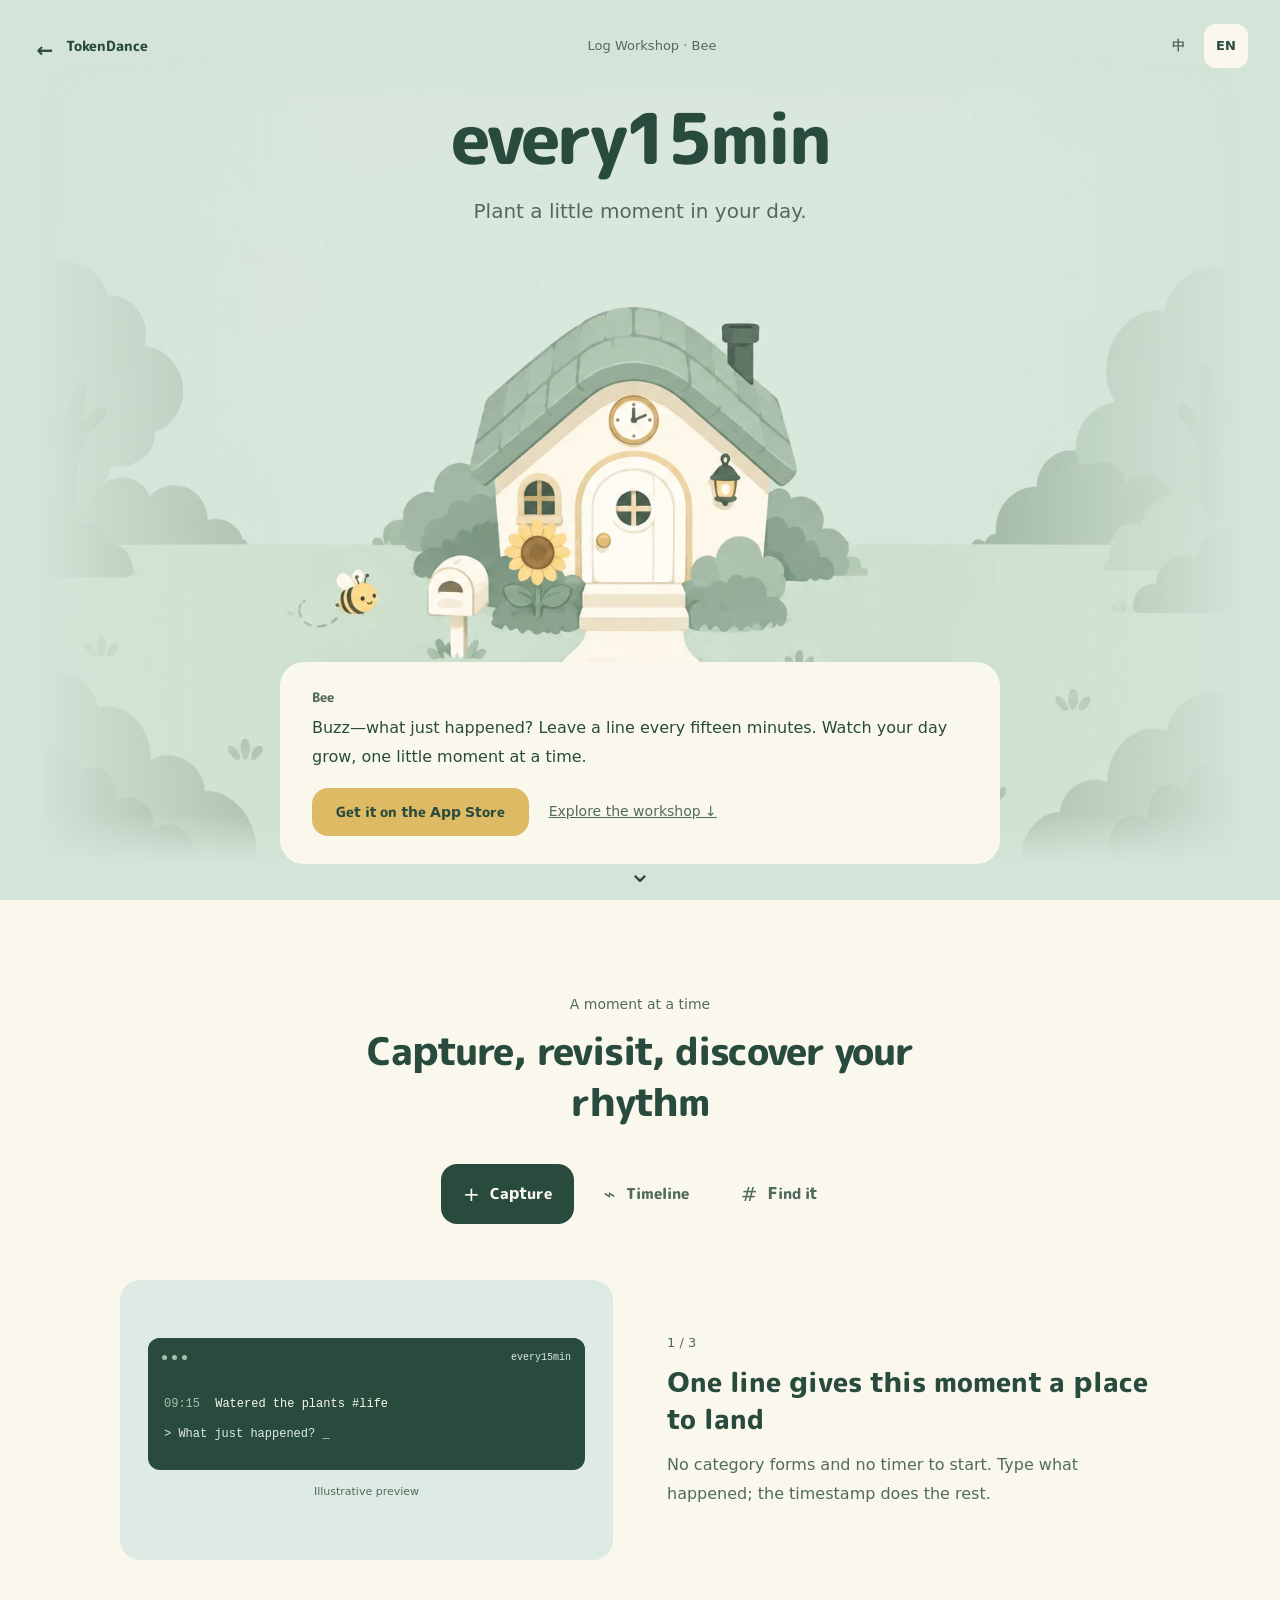
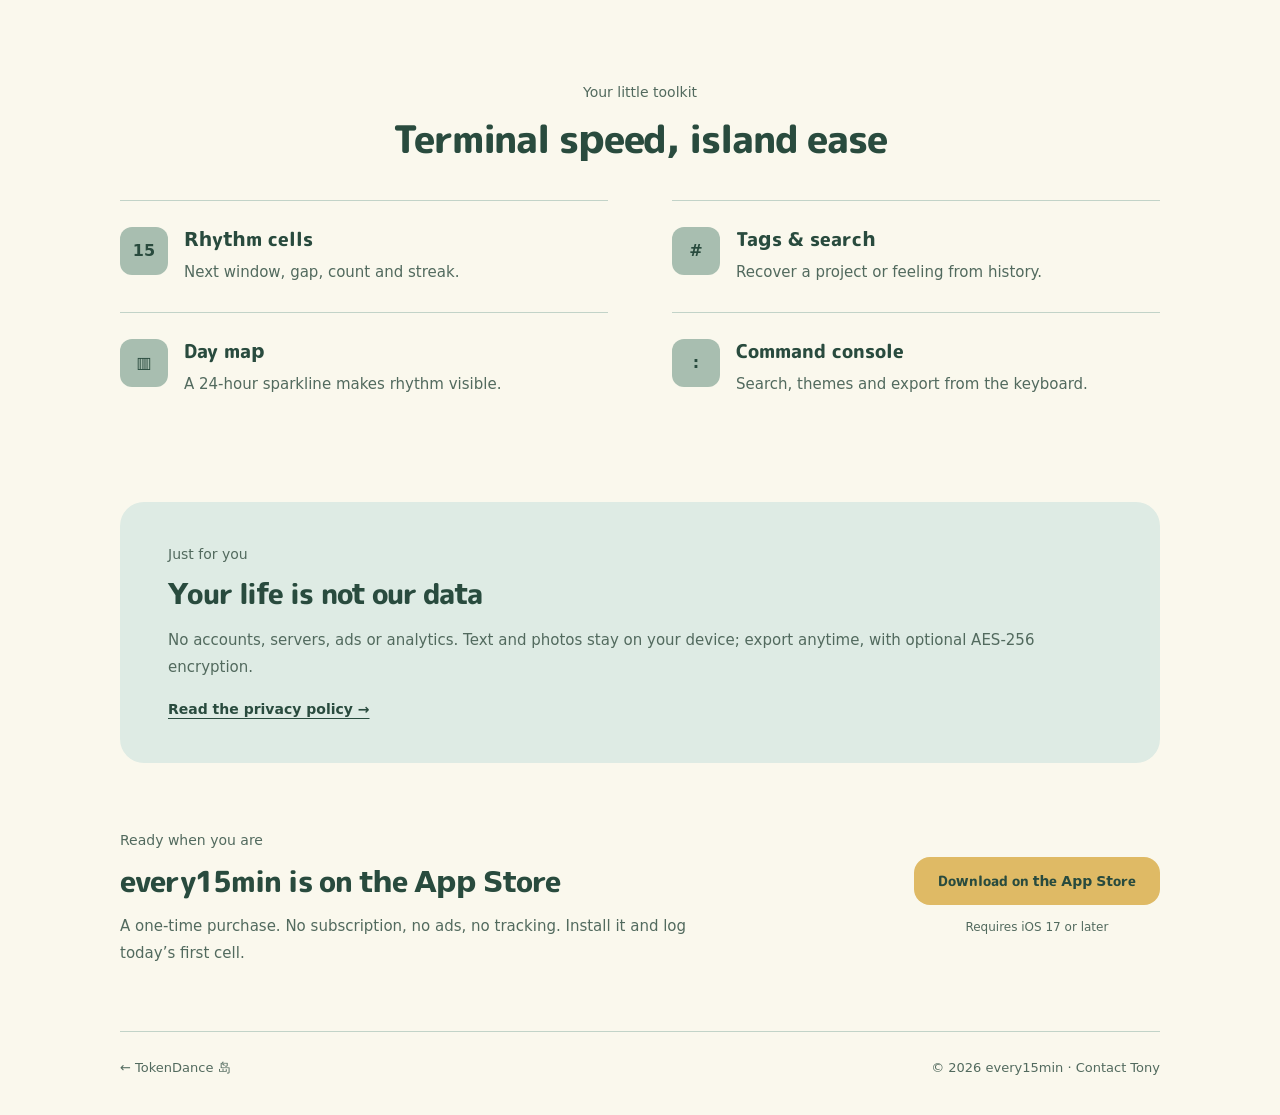
==== index.html @ ee709154 "style: simplify the workshop palette and visual hierarchy" ====
<!doctype html>
<html lang="zh-Hans" data-active="zh">
  <head>
    <meta charset="utf-8" />
    <meta name="viewport" content="width=device-width,initial-scale=1" />
    <title>every15min — TokenDance 岛的十五分钟记录工坊</title>
    <meta
      name="description"
      content="每十五分钟写下一行刚刚发生的事。终端风格、本地保存、无账号、无广告、无追踪。"
    />
    <link rel="canonical" href="https://every15min.tokendance.life/" />
    <meta name="theme-color" content="#deebe4" />
    <link
      rel="preload"
      href="assets/garden-focus.webp"
      as="image"
      fetchpriority="high"
    />
    <link rel="icon" href="mascot.svg" type="image/svg+xml" />
    <link rel="stylesheet" href="story.css?v=focus-20260908" />
  </head>
  <body class="bee-world">
    <a class="skip-link" href="#journey"
      ><span data-lang="zh">跳到应用介绍</span
      ><span data-lang="en">Skip to app details</span></a
    >
    <nav class="island-nav" aria-label="页面导航">
      <a class="island-home" href="https://tokendance.life/"
        ><span>←</span><b>TokenDance</b></a
      >
      <div class="resident-chip">
        <i></i><span data-lang="zh">记录工坊 · 蜜蜂</span
        ><span data-lang="en">Log Workshop · Bee</span>
      </div>
      <div class="langbar">
        <button
          type="button"
          data-set-lang="zh"
          aria-label="切换为中文"
          aria-pressed="true"
        >
          中</button
        ><button
          type="button"
          data-set-lang="en"
          aria-label="Switch to English"
          aria-pressed="false"
        >
          EN
        </button>
      </div>
    </nav>

    <header class="story-hero">
      <img
        class="garden-scene"
        src="assets/garden-focus.webp"
        width="1536"
        height="1024"
        alt=""
        fetchpriority="high"
      />
      <div class="hero-copy">
        <h1>every15min</h1>
        <p class="hero-slogan">
          <span data-lang="zh">把刚刚这一刻，种进今天。</span
          ><span data-lang="en">Plant a little moment in your day.</span>
        </p>
      </div>
      <div class="welcome-dialogue">
        <span class="speaker-name"
          ><span data-lang="zh">蜜蜂</span><span data-lang="en">Bee</span></span
        >
        <div class="dialogue-copy">
          <p data-lang="zh">
            嗡——刚刚发生了什么？每十五分钟，留下一行。你的日子，会慢慢长出自己的样子。
          </p>
          <p data-lang="en">
            Buzz—what just happened? Leave a line every fifteen minutes. Watch
            your day grow, one little moment at a time.
          </p>
          <div class="hero-actions">
            <a class="primary" href="https://apps.apple.com/app/id6801988119"
              ><span data-lang="zh">在 App Store 下载</span
              ><span data-lang="en">Get it on the App Store</span></a
            ><button class="text-link" data-scroll="#journey">
              <span data-lang="zh">逛逛记录工坊 ↓</span
              ><span data-lang="en">Explore the workshop ↓</span>
            </button>
          </div>
        </div>
      </div>
      <a class="scroll-cue" href="#journey" aria-label="Explore app details"
        >⌄</a
      >
    </header>

    <main>
      <section class="journey wrap" id="journey">
        <div class="section-heading">
          <p class="eyebrow" data-lang="zh">蜜蜂的采集路线</p>
          <p class="eyebrow" data-lang="en">A moment at a time</p>
          <h2>
            <span data-lang="zh">捕捉、回看、发现自己的节奏</span
            ><span data-lang="en">Capture, revisit, discover your rhythm</span>
          </h2>
        </div>
        <div class="trail" role="tablist" aria-label="Explore app features">
          <button class="trail-stop active" data-scene="capture">
            <i>+</i
            ><b
              ><span data-lang="zh">采一格</span
              ><span data-lang="en">Capture</span></b
            ><small
              ><span data-lang="zh">写下这一刻</span
              ><span data-lang="en">Write this moment</span></small
            >
          </button>
          <button class="trail-stop" data-scene="timeline">
            <i>⌁</i
            ><b
              ><span data-lang="zh">排成线</span
              ><span data-lang="en">Timeline</span></b
            ><small
              ><span data-lang="zh">一天自然成形</span
              ><span data-lang="en">See the day</span></small
            >
          </button>
          <button class="trail-stop" data-scene="find">
            <i>#</i
            ><b
              ><span data-lang="zh">找到它</span
              ><span data-lang="en">Find it</span></b
            ><small
              ><span data-lang="zh">标签与搜索</span
              ><span data-lang="en">Tags & search</span></small
            >
          </button>
        </div>
        <article
          class="scene-card"
          id="scene-panel"
          role="tabpanel"
          tabindex="0"
          aria-live="polite"
        >
          <div class="scene-visual" id="sceneVisual"></div>
          <div>
            <p class="scene-kicker" id="sceneKicker">Capture a moment</p>
            <h3 id="sceneTitle">一句话，让这一刻有了落脚处</h3>
            <p id="sceneText">
              没有分类表单，也不用开启计时。输入刚刚发生的事，时间戳会替你完成剩下的工作。
            </p>
          </div>
        </article>
      </section>

      <section class="tool-section wrap">
        <div class="section-heading">
          <p class="eyebrow" data-lang="zh">记录工具箱</p>
          <p class="eyebrow" data-lang="en">Your little toolkit</p>
          <h2>
            <span data-lang="zh">终端的效率，岛民的轻松</span
            ><span data-lang="en">Terminal speed, island ease</span>
          </h2>
        </div>
        <div class="tool-grid">
          <article>
            <i>15</i>
            <h3 data-lang="zh">节奏格</h3>
            <h3 data-lang="en">Rhythm cells</h3>
            <p data-lang="zh">下一个时间窗、间隔、今日数量与连续记录。</p>
            <p data-lang="en">Next window, gap, count and streak.</p>
          </article>
          <article>
            <i>#</i>
            <h3 data-lang="zh">标签搜索</h3>
            <h3 data-lang="en">Tags & search</h3>
            <p data-lang="zh">从完整历史里找回某个项目或心情。</p>
            <p data-lang="en">Recover a project or feeling from history.</p>
          </article>
          <article>
            <i>▥</i>
            <h3 data-lang="zh">一天图谱</h3>
            <h3 data-lang="en">Day map</h3>
            <p data-lang="zh">24 小时活动火花线，让节奏一眼可见。</p>
            <p data-lang="en">A 24-hour sparkline makes rhythm visible.</p>
          </article>
          <article>
            <i>:</i>
            <h3 data-lang="zh">命令控制台</h3>
            <h3 data-lang="en">Command console</h3>
            <p data-lang="zh">搜索、主题与导出，都能从键盘快速抵达。</p>
            <p data-lang="en">Search, themes and export from the keyboard.</p>
          </article>
        </div>
      </section>

      <section class="privacy-story wrap">
        <div>
          <p class="eyebrow">Just for you</p>
          <h2>
            <span data-lang="zh">你的生活，不是我们的数据</span
            ><span data-lang="en">Your life is not our data</span>
          </h2>
          <p data-lang="zh">
            没有账号、服务器、广告或分析工具。文字和照片保存在你的设备上，随时可以导出，还可选择
            AES-256 加密。
          </p>
          <p data-lang="en">
            No accounts, servers, ads or analytics. Text and photos stay on your
            device; export anytime, with optional AES-256 encryption.
          </p>
          <a href="privacy.html"
            ><span data-lang="zh">阅读完整隐私政策 →</span
            ><span data-lang="en">Read the privacy policy →</span></a
          >
        </div>
      </section>
    </main>
    <section class="download-band wrap">
      <div>
        <p class="eyebrow" data-lang="zh">现在就能装</p>
        <p class="eyebrow" data-lang="en">Ready when you are</p>
        <h2>
          <span data-lang="zh">every15min 已在 App Store 上架</span
          ><span data-lang="en">every15min is on the App Store</span>
        </h2>
        <p data-lang="zh">
          一次买断，没有订阅、没有广告、没有追踪。装上就能记下今天的第一格。
        </p>
        <p data-lang="en">
          A one-time purchase. No subscription, no ads, no tracking. Install it
          and log today&rsquo;s first cell.
        </p>
      </div>
      <div class="download-cta">
        <a class="primary" href="https://apps.apple.com/app/id6801988119"
          ><span data-lang="zh">在 App Store 下载</span
          ><span data-lang="en">Download on the App Store</span></a
        >
        <small data-lang="zh">需要 iOS 17 或更高版本</small
        ><small data-lang="en">Requires iOS 17 or later</small>
      </div>
    </section>

    <footer class="wrap">
      <a href="https://tokendance.life/">← TokenDance 岛</a>
      <p>
        © 2026 every15min ·
        <a href="mailto:tonybingpoon@gmail.com"
          ><span data-lang="zh">联系园长</span
          ><span data-lang="en">Contact Tony</span></a
        >
      </p>
    </footer>
    <script src="language.js"></script>
    <script src="story.js"></script>
  </body>
</html>
---- story.css ----
@font-face {
  font-family: Island;
  src: url("assets/island-rounded.woff2") format("woff2");
  font-style: normal;
  font-weight: 800;
  font-display: swap;
}
:root {
  --paper: #faf8ed;
  --sand: #deebe4;
  --ink: #294b3e;
  --muted: #526a5e;
  --brand: var(--ink);
  --honey: #dfba65;
  --line: #c2d3c8;
  --scene: var(--sand);
  --sage: #a8beb0;
  --display:
    Island, "Hiragino Maru Gothic ProN", "PingFang SC", ui-rounded, system-ui,
    sans-serif;
}
* {
  box-sizing: border-box;
}
html {
  scroll-behavior: smooth;
  scroll-padding-top: 30px;
}
body {
  margin: 0;
  background: var(--paper);
  color: var(--ink);
  font:
    16px/1.8 "PingFang SC",
    system-ui,
    sans-serif;
}
button,
a {
  -webkit-tap-highlight-color: transparent;
}
button {
  font: inherit;
  cursor: pointer;
}
a {
  color: inherit;
  text-underline-offset: 4px;
}
button,
a {
  touch-action: manipulation;
}
button:focus-visible,
a:focus-visible,
[tabindex]:focus-visible {
  outline: 3px solid #294b3e;
  outline-offset: 5px;
}
button {
  color: inherit;
}
h1,
h2,
h3,
b,
.primary,
.secondary,
.island-home,
.speaker-name {
  font-family: var(--display);
  font-weight: 800;
}
h1,
h2,
h3 {
  line-height: 1.35;
}
img {
  max-width: 100%;
  height: auto;
}
.wrap {
  width: min(1040px, calc(100% - 64px));
  margin-inline: auto;
}
[data-lang] {
  display: none;
}
html[data-active="zh"] [data-lang="zh"],
html[data-active="en"] [data-lang="en"] {
  display: revert;
}
.skip-link {
  position: fixed;
  z-index: 100;
  top: 12px;
  left: 12px;
  transform: translateY(-160%);
  background: var(--paper);
  padding: 10px 16px;
  border-radius: 14px;
}
.skip-link:focus {
  transform: none;
}
.island-nav {
  position: absolute;
  z-index: 5;
  top: 24px;
  left: 32px;
  right: 32px;
  display: flex;
  align-items: center;
  justify-content: space-between;
  gap: 16px;
}
.island-home {
  display: flex;
  align-items: center;
  gap: 8px;
  min-height: 44px;
  padding: 6px 0;
  text-decoration: none;
  font-size: 14px;
}
.island-home > span {
  display: grid;
  place-items: center;
  width: 26px;
  height: 30px;
  font-size: 20px;
}
.resident-chip {
  display: flex;
  align-items: center;
  gap: 8px;
  font-size: 13px;
  color: var(--muted);
}
.resident-chip i {
  display: none;
}
.langbar {
  display: flex;
  gap: 4px;
}
.langbar button {
  border: 0;
  border-radius: 12px;
  min-width: 44px;
  height: 44px;
  background: none;
  font-size: 13px;
  color: var(--muted);
  font-weight: 600;
}
.langbar button[aria-pressed="true"] {
  background: var(--paper);
  color: var(--ink);
}
.story-hero {
  position: relative;
  isolation: isolate;
  height: 100svh;
  min-height: 740px;
  max-height: 1000px;
  overflow: hidden;
  background: #d4e4d8;
}
.garden-scene {
  position: absolute;
  z-index: -1;
  top: 60px;
  left: 50%;
  transform: translateX(-50%);
  width: min(100%, calc((100svh - 100px) * 1.5));
  height: calc(100% - 100px);
  object-fit: contain;
  object-position: 50% 53%;
  mask-image:
    linear-gradient(to right, transparent, #000 24%, #000 76%, transparent),
    linear-gradient(to bottom, transparent, #000 6%, #000 94%, transparent);
  mask-composite: intersect;
  max-width: none;
}
.hero-copy {
  position: absolute;
  top: 90px;
  left: 20px;
  right: 20px;
  text-align: center;
}
.hero-copy h1 {
  font-size: clamp(44px, 5.5vw, 76px);
  letter-spacing: -0.045em;
  margin: 0;
  color: var(--ink);
}
.hero-slogan {
  font-size: clamp(16px, 1.6vw, 20px);
  margin: 8px 0 0;
  font-weight: 500;
  color: var(--muted);
}
.welcome-dialogue {
  position: absolute;
  left: 50%;
  bottom: 36px;
  transform: translateX(-50%);
  width: min(720px, calc(100% - 64px));
  padding: 24px 32px 28px;
  background: var(--paper);
  border-radius: 24px;
}
.speaker-name {
  display: block;
  margin-bottom: 5px;
  color: var(--muted);
  font-size: 13px;
}
.dialogue-copy {
  min-width: 0;
}
.dialogue-copy p {
  max-width: 64ch;
  margin: 0 0 16px;
  font-size: 16px;
  line-height: 1.8;
}
.hero-actions {
  display: flex;
  align-items: center;
  gap: 20px;
  flex-wrap: wrap;
}
.primary {
  display: inline-flex;
  justify-content: center;
  align-items: center;
  min-height: 48px;
  border: 0;
  border-radius: 16px;
  padding: 10px 24px;
  background: var(--honey);
  color: var(--ink);
  text-decoration: none;
  font-size: 14px;
  transition: transform 0.15s;
}
.primary:hover {
  transform: translateY(-2px);
}
.primary:active {
  transform: translateY(2px);
}
.text-link {
  background: none;
  border: 0;
  padding: 10px 0;
  min-height: 44px;
  color: var(--muted);
  text-decoration: underline;
  font-size: 14px;
  font-weight: 500;
}
.scroll-cue {
  position: absolute;
  bottom: 8px;
  left: 50%;
  transform: translateX(-50%);
  font-size: 28px;
  line-height: 1;
  text-decoration: none;
  padding: 5px 20px;
  color: var(--ink);
}
.journey {
  padding-block: 92px 70px;
}
.section-heading {
  max-width: 680px;
  margin: 0 auto 36px;
  text-align: center;
}
.eyebrow {
  font-size: 14px;
  color: var(--muted);
  margin: 0 0 8px;
}
.section-heading h2,
.privacy-story h2,
.download-band h2 {
  font-size: clamp(26px, 3vw, 38px);
  margin: 0;
  letter-spacing: -0.03em;
}
.trail {
  display: flex;
  justify-content: center;
  gap: 8px;
  margin: 0 auto 36px;
}
.trail-stop {
  display: flex;
  align-items: center;
  gap: 10px;
  position: relative;
  padding: 12px 22px;
  border: 0;
  border-radius: 16px;
  background: transparent;
  color: var(--muted);
  min-height: 56px;
}
.trail-stop i {
  font-style: normal;
  font-size: 20px;
  color: inherit;
}
.trail-stop b {
  font-size: 15px;
}
.trail-stop small {
  display: none;
}
.trail-stop[aria-selected="true"] {
  background: var(--ink);
  color: var(--paper);
}
.scene-card {
  display: grid;
  grid-template-columns: 1fr 1fr;
  align-items: center;
  gap: 54px;
  min-height: 320px;
}
.scene-card > div {
  min-width: 0;
}
.scene-kicker {
  color: var(--muted);
  margin: 0 0 10px;
  font-size: 13px;
}
.scene-card h3 {
  font-size: 27px;
  margin: 0 0 14px;
}
.scene-card p:last-child {
  color: var(--muted);
  margin: 0;
}
.scene-visual {
  background: var(--sand);
  padding: 28px;
  border-radius: 20px;
  min-height: 280px;
  display: flex;
  flex-direction: column;
  justify-content: center;
  gap: 12px;
}
.preview-caption {
  font-size: 11px;
  display: block;
  color: var(--muted);
  text-align: center;
  margin: 0;
}
.log-window {
  background: var(--ink);
  border-radius: 12px;
  overflow: hidden;
  color: var(--paper);
  font:
    13px/1.9 ui-monospace,
    SFMono-Regular,
    monospace;
}
.window-top {
  display: flex;
  gap: 5px;
  align-items: center;
  padding: 10px 14px;
  background: var(--ink);
  color: var(--sand);
  font-size: 10px;
}
.window-top i {
  width: 5px;
  height: 5px;
  border-radius: 50%;
  background: var(--sage);
}
.window-top span {
  margin-left: auto;
}
.log-lines {
  padding: 16px;
}
.log-lines p {
  margin: 0 0 8px !important;
  color: var(--paper) !important;
  font-size: 12px;
}
.log-lines time {
  color: var(--sage);
  margin-right: 8px;
}
.log-lines .cursor {
  color: var(--sand) !important;
}
.care-note {
  background: var(--paper);
  border-radius: 15px;
  padding: 20px;
  color: var(--ink);
}
.care-note > strong {
  display: block;
  font-family: var(--display);
  font-size: 18px;
  margin-bottom: 10px;
}
.care-row {
  display: flex;
  align-items: center;
  gap: 12px;
  margin: 10px 0;
  font-size: 14px;
}
.care-check {
  display: grid;
  place-items: center;
  width: 28px;
  height: 28px;
  border-radius: 50%;
  background: var(--sand);
  color: var(--ink);
  flex-shrink: 0;
}
.care-row small {
  display: block;
  color: var(--muted);
  font-size: 12px;
}
.breathe-circle {
  margin: 0 auto 10px;
  display: grid;
  place-items: center;
  width: 112px;
  height: 112px;
  border: 10px solid #deebe4;
  border-radius: 50%;
  background: var(--sage);
  color: var(--ink);
  font-size: 16px;
}
.care-note > p {
  font-size: 13px;
  text-align: center;
}
.tool-section {
  padding-block: 30px 78px;
}
.tool-grid {
  display: grid;
  grid-template-columns: 1fr 1fr;
  column-gap: 64px;
  row-gap: 0;
}
.tool-grid article {
  padding: 26px 0;
  border-top: 1px solid var(--line);
  display: grid;
  grid-template-columns: 48px 1fr;
  column-gap: 16px;
  align-content: start;
}
.tool-grid i {
  grid-row: 1/4;
  display: grid;
  place-items: center;
  background: var(--sage);
  border-radius: 12px;
  width: 48px;
  height: 48px;
  font-style: normal;
  font-weight: 800;
  color: var(--ink);
}
.tool-grid h3 {
  margin: 0 0 6px;
  font-size: 19px;
}
.tool-grid p {
  color: var(--muted);
  font-size: 15px;
  margin: 0;
}
.privacy-story {
  background: var(--sand);
  border-radius: 24px;
  padding: 40px 48px;
  margin-block: 0 65px;
}
.privacy-story h2 {
  font-size: 28px;
}
.privacy-story p:not(.eyebrow) {
  color: var(--muted);
  font-size: 15px;
  margin: 14px 0;
}
.privacy-story a {
  font-size: 14px;
  font-weight: 600;
}
.download-band {
  display: flex;
  align-items: center;
  justify-content: space-between;
  gap: 40px;
  padding: 0 0 64px;
}
.download-band > div:first-child {
  max-width: 620px;
}
.download-band h2 {
  font-size: 29px;
}
.download-band p:not(.eyebrow) {
  font-size: 15px;
  color: var(--muted);
  margin: 12px 0 0;
}
.download-cta {
  display: flex;
  flex-direction: column;
  align-items: center;
  gap: 12px;
  flex-shrink: 0;
}
.download-cta small {
  font-size: 12px;
  color: var(--muted);
}
footer {
  display: flex;
  justify-content: space-between;
  align-items: center;
  border-top: 1px solid var(--line);
  padding-block: 24px 36px;
  font-size: 13px;
  color: var(--muted);
  gap: 16px;
}
footer a {
  text-decoration: none;
}
footer p {
  margin: 0;
}
.policy-page {
  background: var(--sand);
}
.policy-page .island-nav {
  position: relative;
  left: auto;
  right: auto;
  top: auto;
  width: min(1040px, calc(100% - 48px));
  margin: 24px auto 0;
}
.policy-header {
  text-align: center;
  padding: 46px 20px 32px;
}
.policy-header img {
  width: 62px;
  height: 62px;
  border-radius: 19px;
}
.policy-header h1 {
  margin: 12px 0 0;
  font-size: 32px;
}
.policy-header p {
  color: var(--muted);
  margin: 4px 0;
}
.policy-content {
  max-width: 780px;
  margin: 0 auto 44px;
  padding: 40px 48px 48px;
  background: var(--paper);
  border-radius: 24px;
  font-size: 16px;
  overflow-wrap: anywhere;
}
.policy-content h2 {
  font: 800 20px/1.5 var(--display);
  margin: 32px 0 10px;
}
.policy-content p {
  margin: 0 0 14px;
}
.policy-content ul {
  padding-left: 24px;
}
.policy-content li {
  margin-block: 8px;
}
.policy-content .meta,
.policy-content .date {
  font-size: 13px;
  color: var(--muted);
}
.policy-content .hl {
  padding: 20px 24px;
  background: var(--sand);
  border-radius: 18px;
  margin: 20px 0;
  font-weight: 600;
}
.policy-page footer {
  width: min(780px, calc(100% - 48px));
  margin: auto;
}
@media (min-width: 1500px) {
  .garden-scene {
    object-position: center 60%;
  }
  .hero-copy {
    top: 110px;
  }
  .story-hero {
    max-height: 1100px;
  }
}
@media (max-width: 800px) {
  .wrap {
    width: calc(100% - 40px);
  }
  .island-nav {
    top: 18px;
    left: 20px;
    right: 20px;
  }
  .resident-chip {
    display: none;
  }
  .story-hero {
    min-height: 740px;
    max-height: 980px;
  }
  .garden-scene {
    object-fit: cover;
    object-position: 50% 50%;
  }
  .hero-copy {
    top: 110px;
  }
  .hero-copy h1 {
    font-size: 54px;
  }
  .hero-slogan {
    font-size: 17px;
  }
  .welcome-dialogue {
    width: calc(100% - 40px);
    padding: 24px 28px;
  }
  .scene-card {
    gap: 28px;
    grid-template-columns: 1fr 1fr;
  }
  .scene-card h3 {
    font-size: 23px;
  }
  .scene-visual {
    padding: 14px;
  }
  .tool-grid {
    column-gap: 30px;
  }
  .privacy-story {
    padding: 32px;
  }
  .download-band {
    align-items: flex-start;
    flex-direction: column;
    gap: 24px;
  }
  .download-cta {
    align-items: flex-start;
  }
  .policy-content {
    margin-inline: 20px;
    padding: 32px;
  }
  .policy-page .island-nav {
    width: calc(100% - 40px);
  }
}
@media (max-width: 560px) {
  .story-hero {
    height: 100svh;
    min-height: 740px;
    max-height: 980px;
  }
  .garden-scene {
    width: min(760px, 200vw);
    height: auto;
    top: 150px;
    object-fit: contain;
    mask-image: linear-gradient(
      to bottom,
      transparent,
      #000 8%,
      #000 90%,
      transparent
    );
    mask-composite: add;
    object-position: 50% 46%;
  }
  .hero-copy {
    top: 105px;
  }
  .hero-copy h1 {
    font-size: 46px;
  }
  .hero-slogan {
    font-size: 15px;
  }
  .welcome-dialogue {
    bottom: 47px;
    padding: 22px;
    border-radius: 22px;
  }
  .dialogue-copy p {
    font-size: 14px;
    line-height: 1.85;
  }
  .hero-actions {
    gap: 8px 18px;
  }
  .primary {
    font-size: 13px;
    min-height: 44px;
    padding: 9px 18px;
  }
  .text-link {
    font-size: 12px;
  }
  .speaker-name {
    font-size: 12px;
  }
  .island-home {
    font-size: 13px;
    gap: 7px;
  }
  .island-home > span {
    width: 28px;
    height: 28px;
  }
  .langbar button {
    min-width: 44px;
    height: 44px;
  }
  .journey {
    padding-block: 58px 42px;
  }
  .section-heading {
    margin-bottom: 26px;
  }
  .section-heading h2 {
    font-size: 27px;
  }
  .eyebrow {
    font-size: 12px;
  }
  .trail {
    gap: 8px;
    margin-bottom: 20px;
  }
  .trail-stop {
    padding: 10px 13px;
    gap: 6px;
    min-height: 48px;
  }
  .trail-stop b {
    font-size: 13px;
  }
  .trail-stop i {
    font-size: 17px;
  }
  .scene-card {
    grid-template-columns: 1fr;
    gap: 24px;
  }
  .scene-visual {
    padding: 20px;
    min-height: 210px;
  }
  .scene-card h3 {
    font-size: 24px;
  }
  .scene-card p:last-child {
    font-size: 15px;
  }
  .tool-section {
    padding-block: 24px 40px;
  }
  .tool-grid {
    grid-template-columns: 1fr;
  }
  .tool-grid article {
    padding: 22px 0;
  }
  .privacy-story {
    padding: 28px;
    margin-bottom: 46px;
    border-radius: 22px;
  }
  .privacy-story h2 {
    font-size: 26px;
  }
  .download-band {
    padding-bottom: 40px;
  }
  .download-band h2 {
    font-size: 26px;
  }
  footer {
    align-items: flex-start;
    flex-direction: column;
    gap: 12px;
    padding-bottom: 24px;
  }
  .policy-header {
    padding-top: 32px;
  }
  .policy-header h1 {
    font-size: 27px;
  }
  .policy-content {
    margin-inline: 14px;
    padding: 26px 22px;
    font-size: 15px;
  }
  .policy-content .hl {
    padding: 16px;
  }
  .policy-content h2 {
    font-size: 19px;
  }
  .policy-page footer {
    width: calc(100% - 40px);
  }
}
@media (max-width: 360px) {
  .island-nav {
    left: 14px;
    right: 14px;
  }
  .wrap {
    width: calc(100% - 28px);
  }
  .welcome-dialogue {
    width: calc(100% - 28px);
    padding: 22px 20px;
  }
  .hero-copy h1 {
    font-size: 40px;
  }
  .hero-slogan {
    font-size: 14px;
  }
  .trail-stop {
    padding: 10px;
  }
  .trail-stop i {
    display: none;
  }
}
@media (max-width: 560px) and (max-height: 680px) {
  .story-hero {
    min-height: 560px;
  }
  .hero-copy {
    top: 82px;
  }
  .hero-copy h1 {
    font-size: 36px;
  }
  .hero-slogan {
    font-size: 13px;
    margin-top: 4px;
  }
  .garden-scene {
    width: 480px;
    top: 85px;
  }
  .welcome-dialogue {
    bottom: 35px;
    padding: 18px 20px;
    border-radius: 20px;
  }
  .dialogue-copy p {
    font-size: 13px;
    line-height: 1.7;
    margin-bottom: 10px;
  }
  .speaker-name {
    font-size: 11px;
    margin-bottom: 7px;
  }
  .hero-actions .text-link {
    display: none;
  }
  .hero-actions .primary {
    min-height: 42px;
    font-size: 12px;
  }
}
@media (prefers-reduced-motion: reduce) {
  html {
    scroll-behavior: auto;
  }
  *,
  *::before,
  *::after {
    animation: none !important;
    transition: none !important;
  }
}
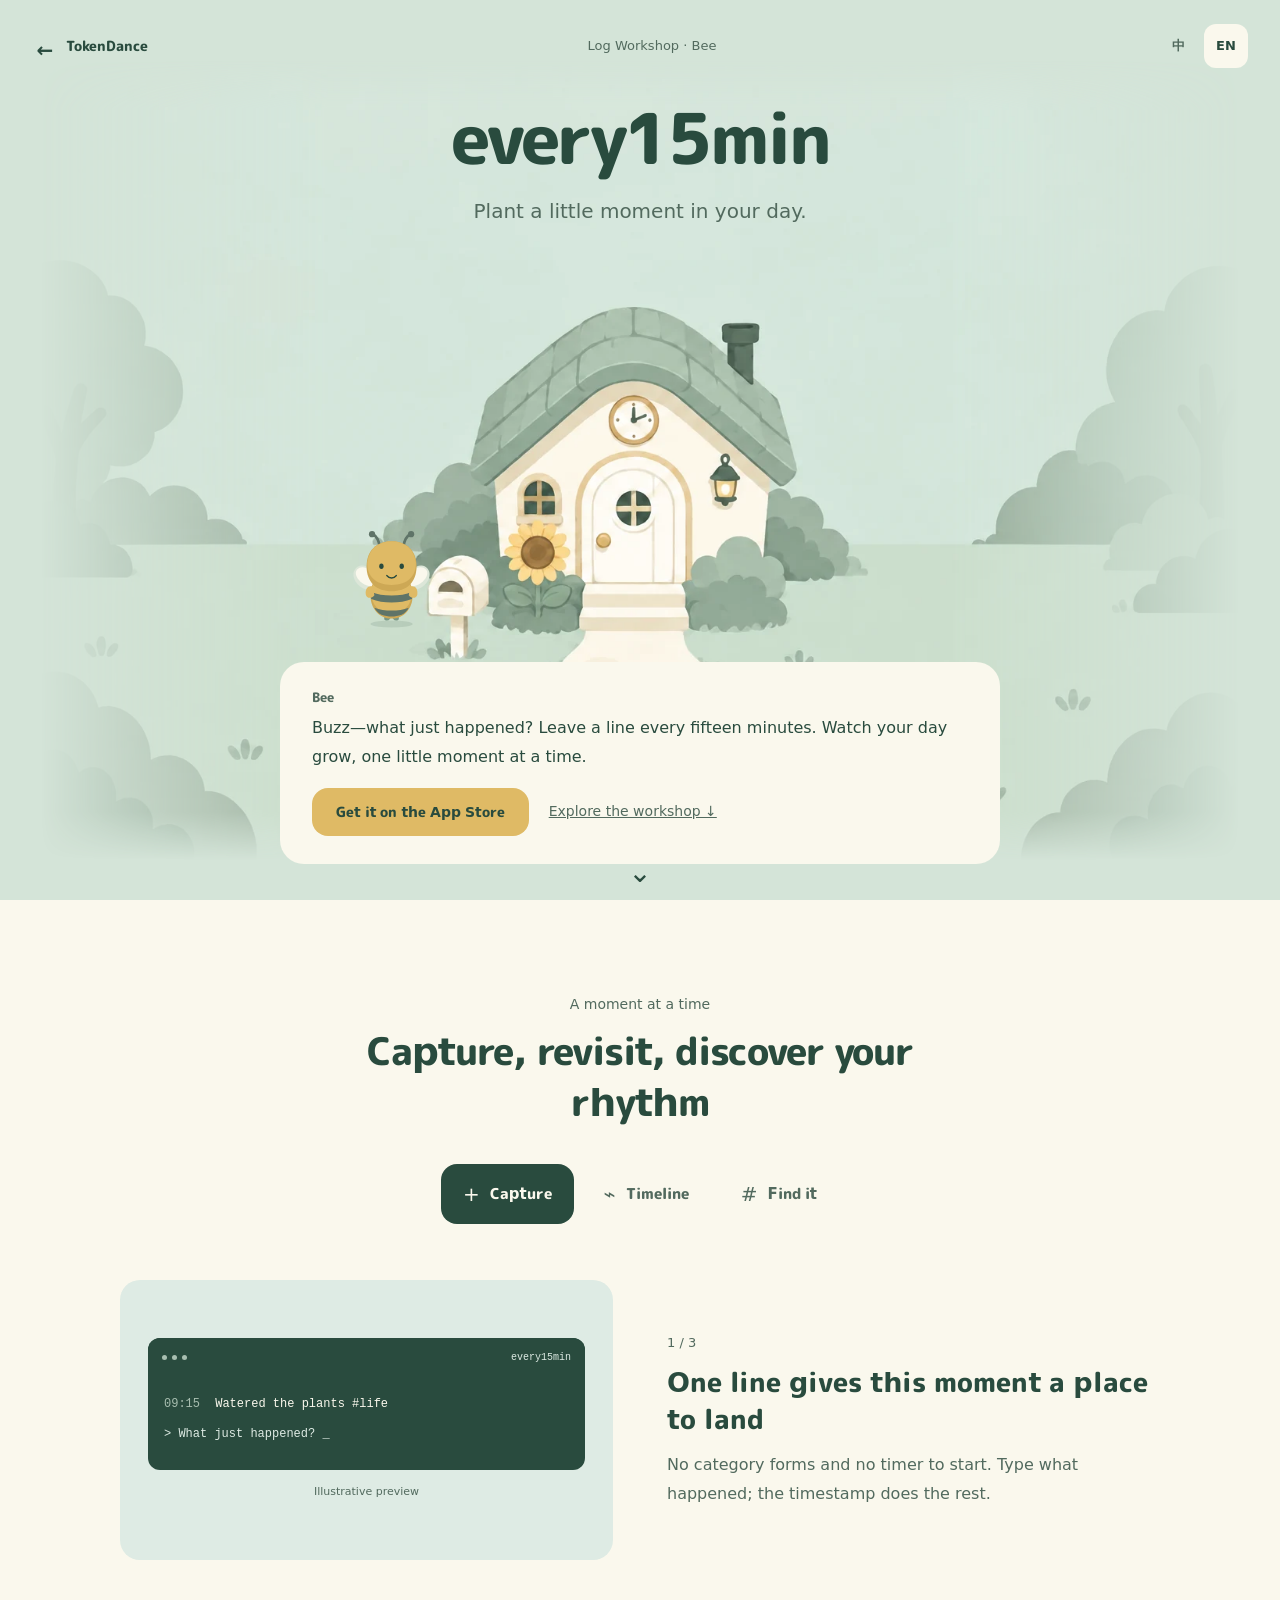
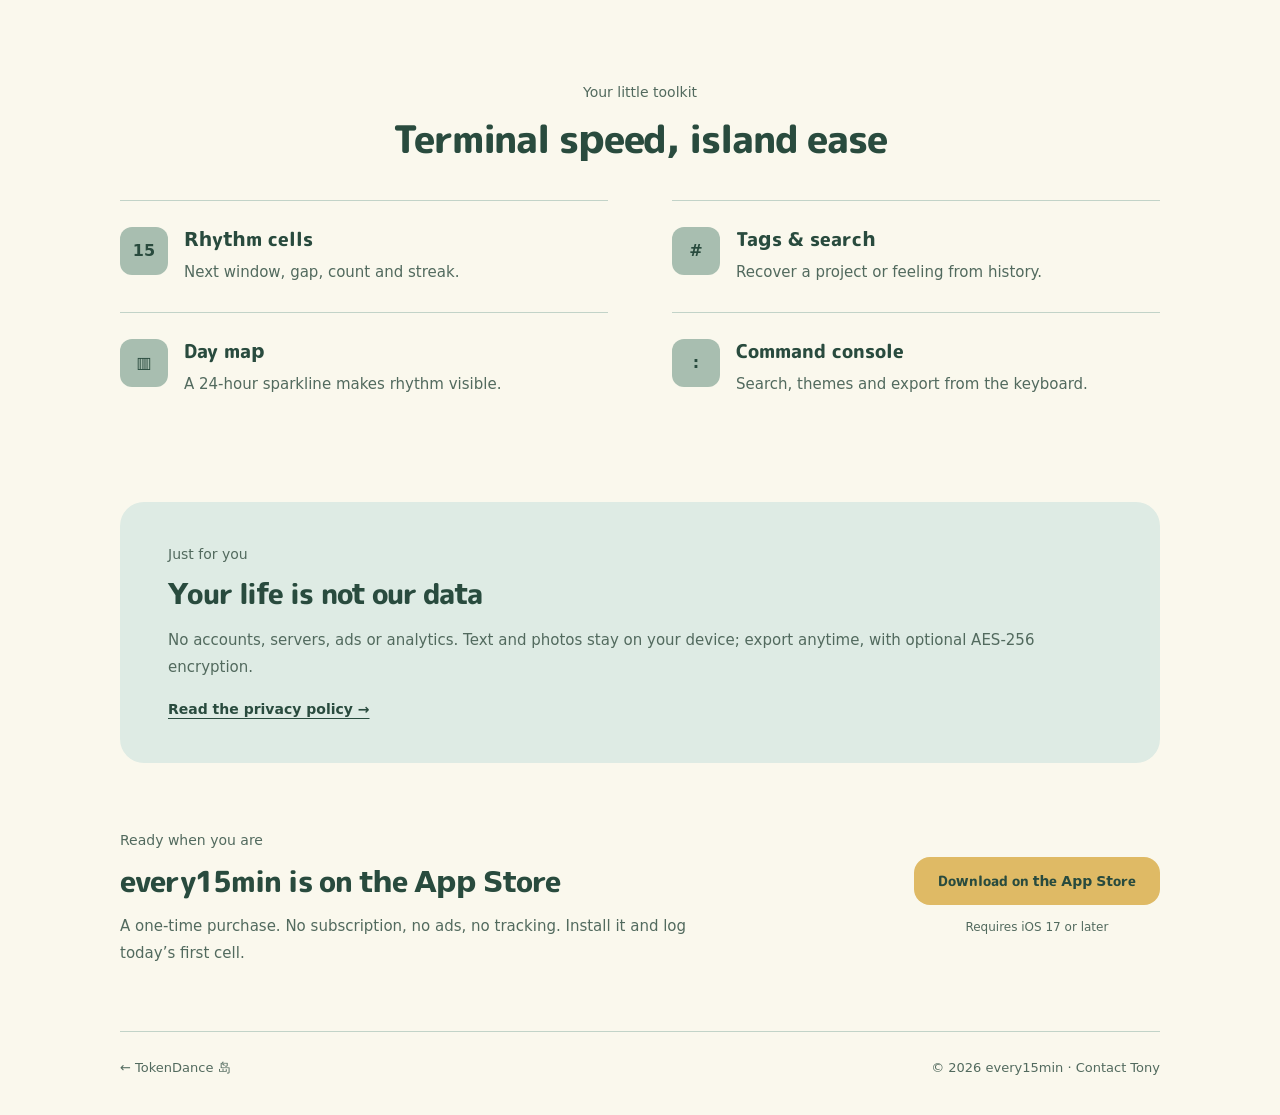
==== commit e4a3869b: "fix: unify workshop bee with the island character family" ====
--- a/index.html
+++ b/index.html
@@ -12,12 +12,16 @@
     <meta name="theme-color" content="#deebe4" />
     <link
       rel="preload"
-      href="assets/garden-focus.webp"
+      href="assets/garden-stage.webp"
       as="image"
       fetchpriority="high"
     />
-    <link rel="icon" href="mascot.svg" type="image/svg+xml" />
-    <link rel="stylesheet" href="story.css?v=focus-20260908" />
+    <link
+      rel="icon"
+      href="mascot.svg?v=characters-20260909"
+      type="image/svg+xml"
+    />
+    <link rel="stylesheet" href="story.css?v=characters-20260909" />
   </head>
   <body class="bee-world">
     <a class="skip-link" href="#journey"
@@ -52,14 +56,24 @@
     </nav>
 
     <header class="story-hero">
-      <img
+      <svg
         class="garden-scene"
-        src="assets/garden-focus.webp"
+        viewBox="0 0 1536 1024"
         width="1536"
         height="1024"
-        alt=""
-        fetchpriority="high"
-      />
+        aria-hidden="true"
+        focusable="false"
+      >
+        <image href="assets/garden-stage.webp" width="1536" height="1024" />
+        <image
+          class="garden-resident"
+          href="mascot.svg?v=characters-20260909"
+          x="390"
+          y="590"
+          width="120"
+          height="140"
+        />
+      </svg>
       <div class="hero-copy">
         <h1>every15min</h1>
         <p class="hero-slogan">
--- a/story.css
+++ b/story.css
@@ -175,9 +175,10 @@
   left: 50%;
   transform: translateX(-50%);
   width: min(100%, calc((100svh - 100px) * 1.5));
-  height: calc(100% - 100px);
-  object-fit: contain;
-  object-position: 50% 53%;
+  height: auto;
+  aspect-ratio: 3 / 2;
+  pointer-events: none;
+  user-select: none;
   mask-image:
     linear-gradient(to right, transparent, #000 24%, #000 76%, transparent),
     linear-gradient(to bottom, transparent, #000 6%, #000 94%, transparent);
@@ -629,9 +630,6 @@
   margin: auto;
 }
 @media (min-width: 1500px) {
-  .garden-scene {
-    object-position: center 60%;
-  }
   .hero-copy {
     top: 110px;
   }
@@ -656,8 +654,7 @@
     max-height: 980px;
   }
   .garden-scene {
-    object-fit: cover;
-    object-position: 50% 50%;
+    width: min(1100px, 145vw);
   }
   .hero-copy {
     top: 110px;
@@ -714,7 +711,6 @@
     width: min(760px, 200vw);
     height: auto;
     top: 150px;
-    object-fit: contain;
     mask-image: linear-gradient(
       to bottom,
       transparent,
@@ -723,7 +719,6 @@
       transparent
     );
     mask-composite: add;
-    object-position: 50% 46%;
   }
   .hero-copy {
     top: 105px;
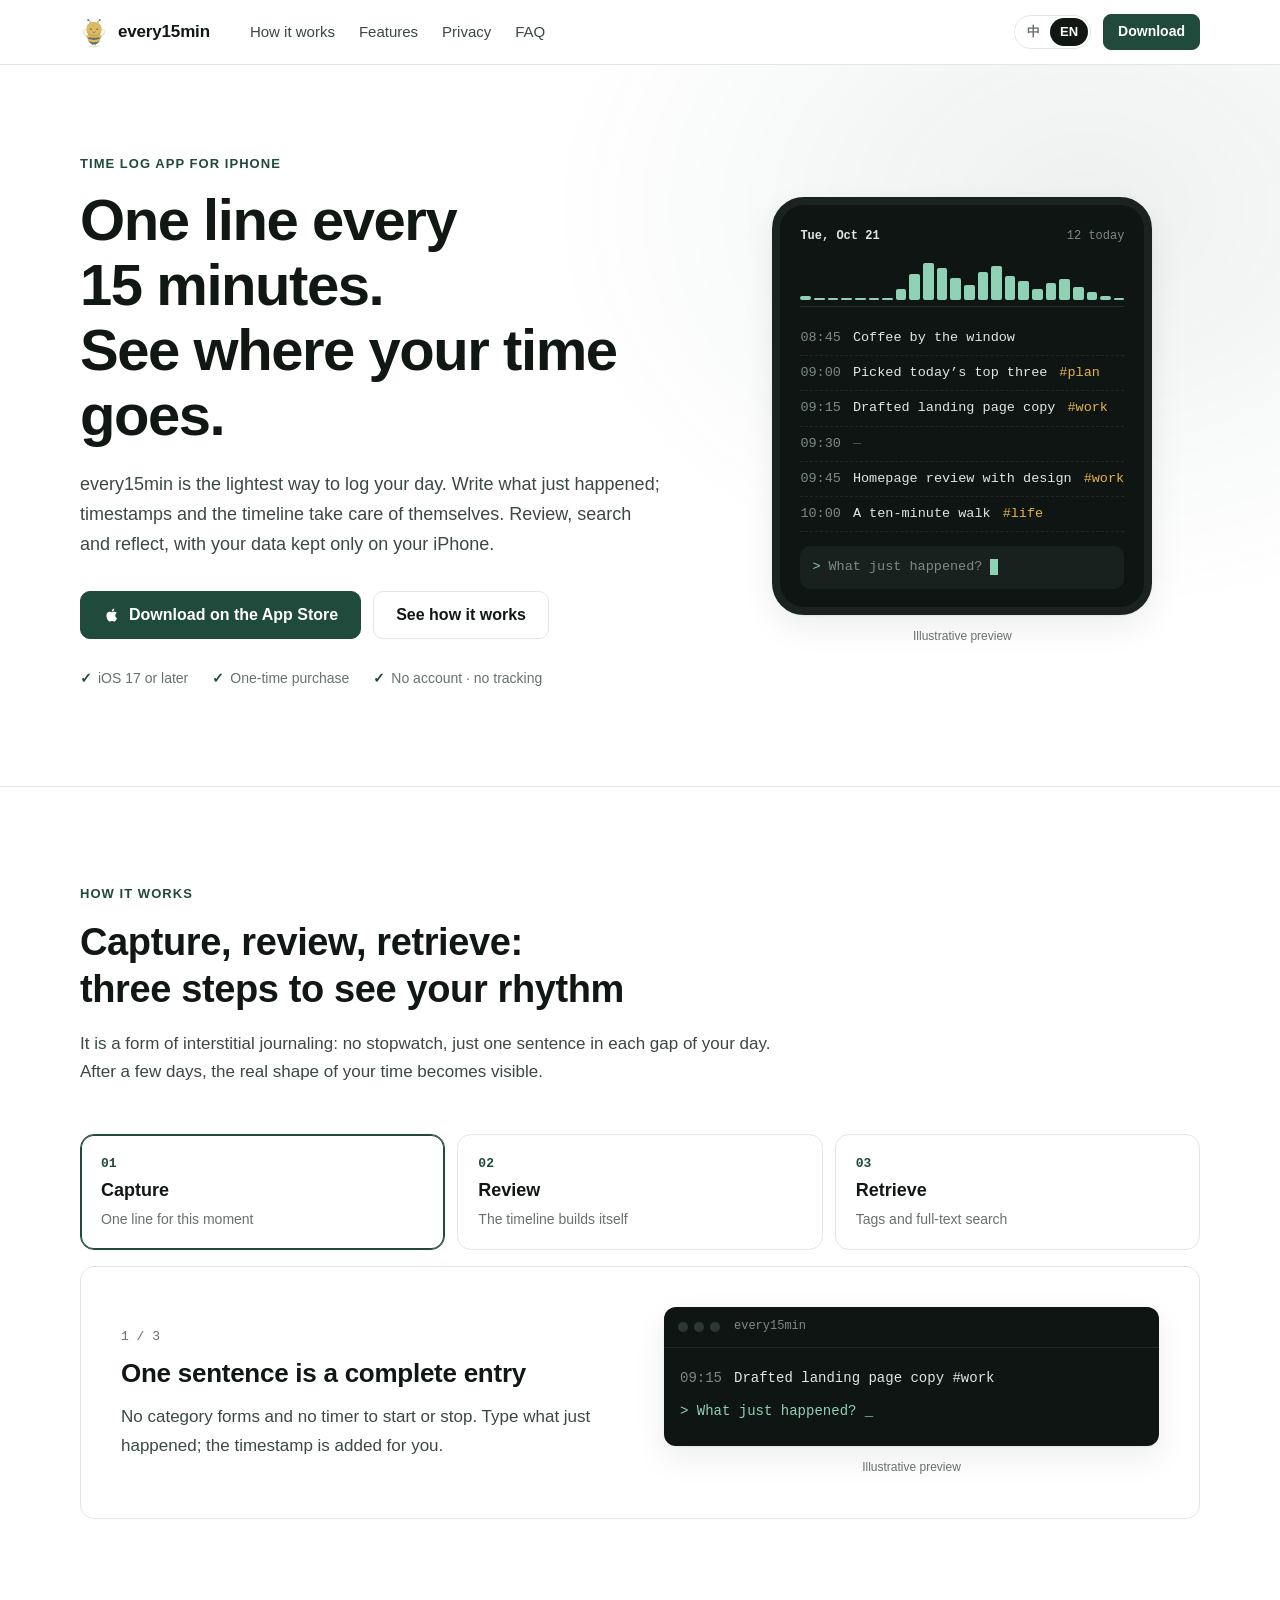
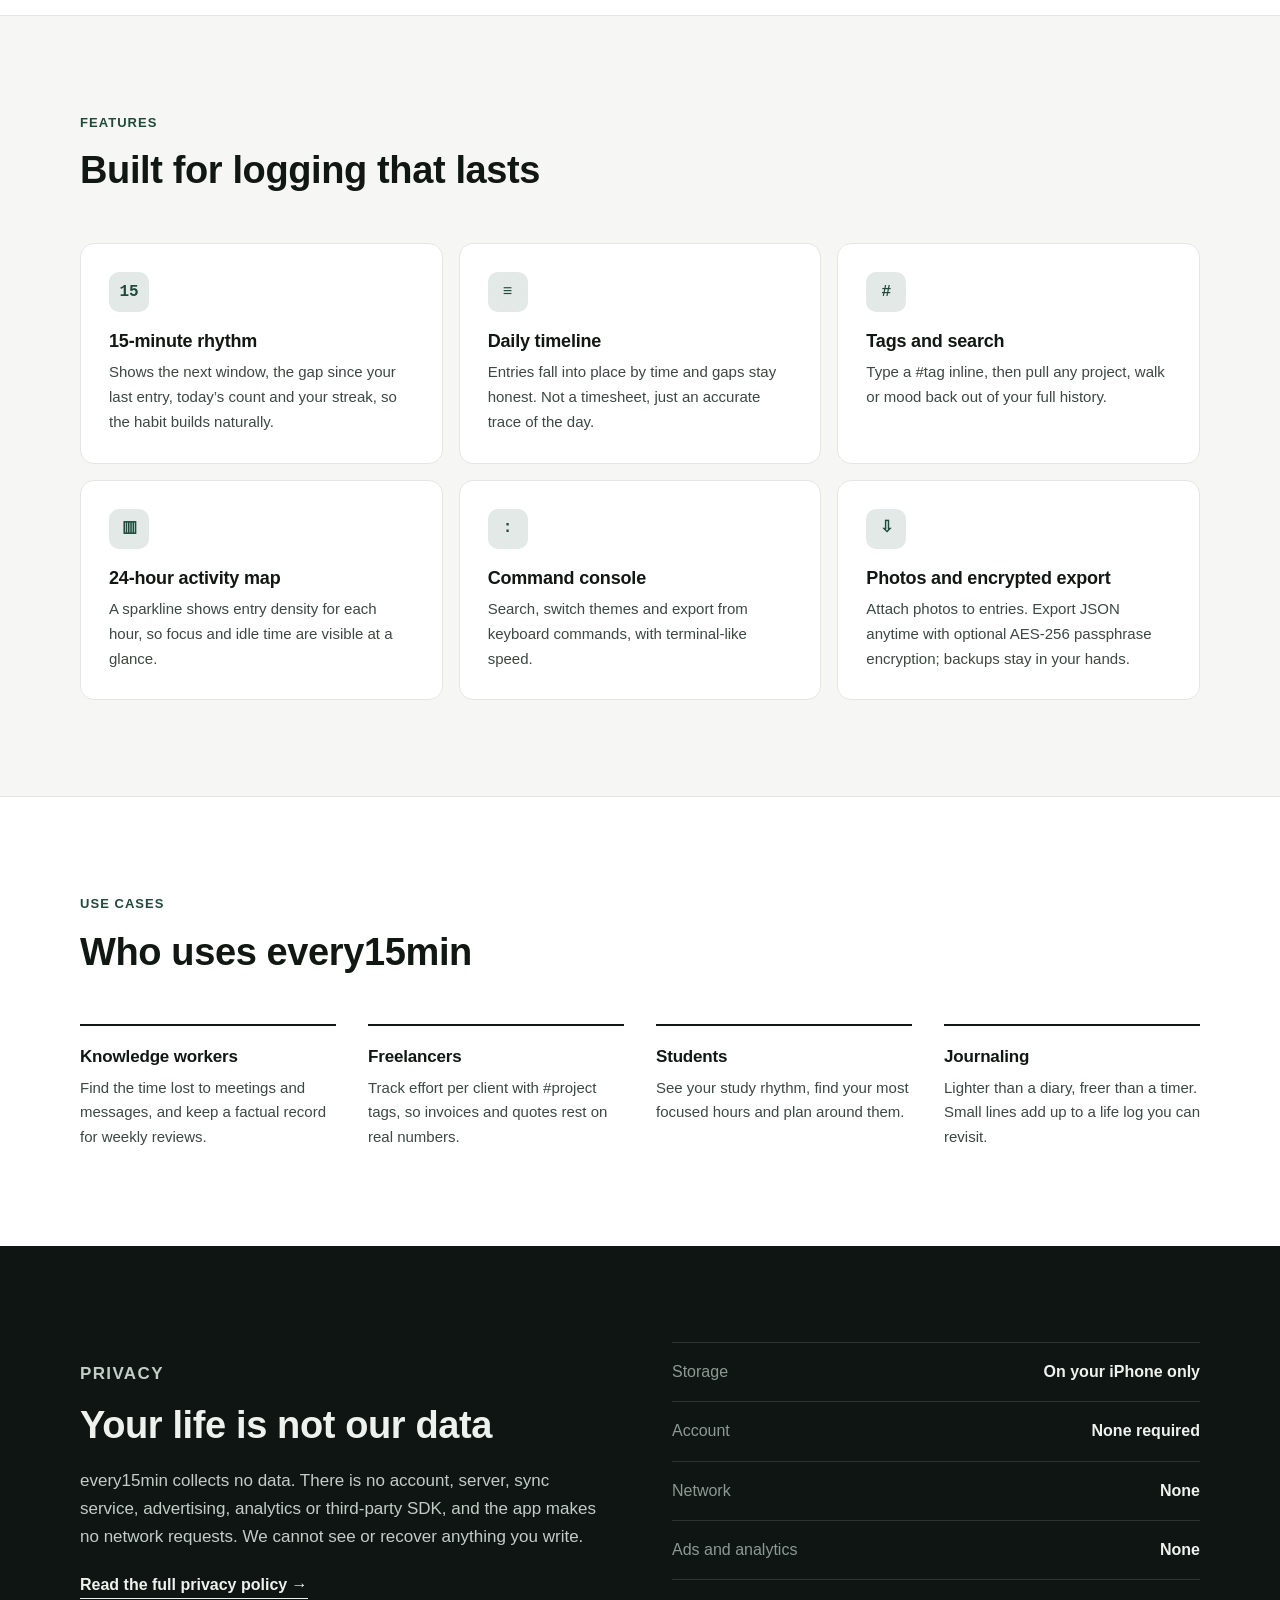
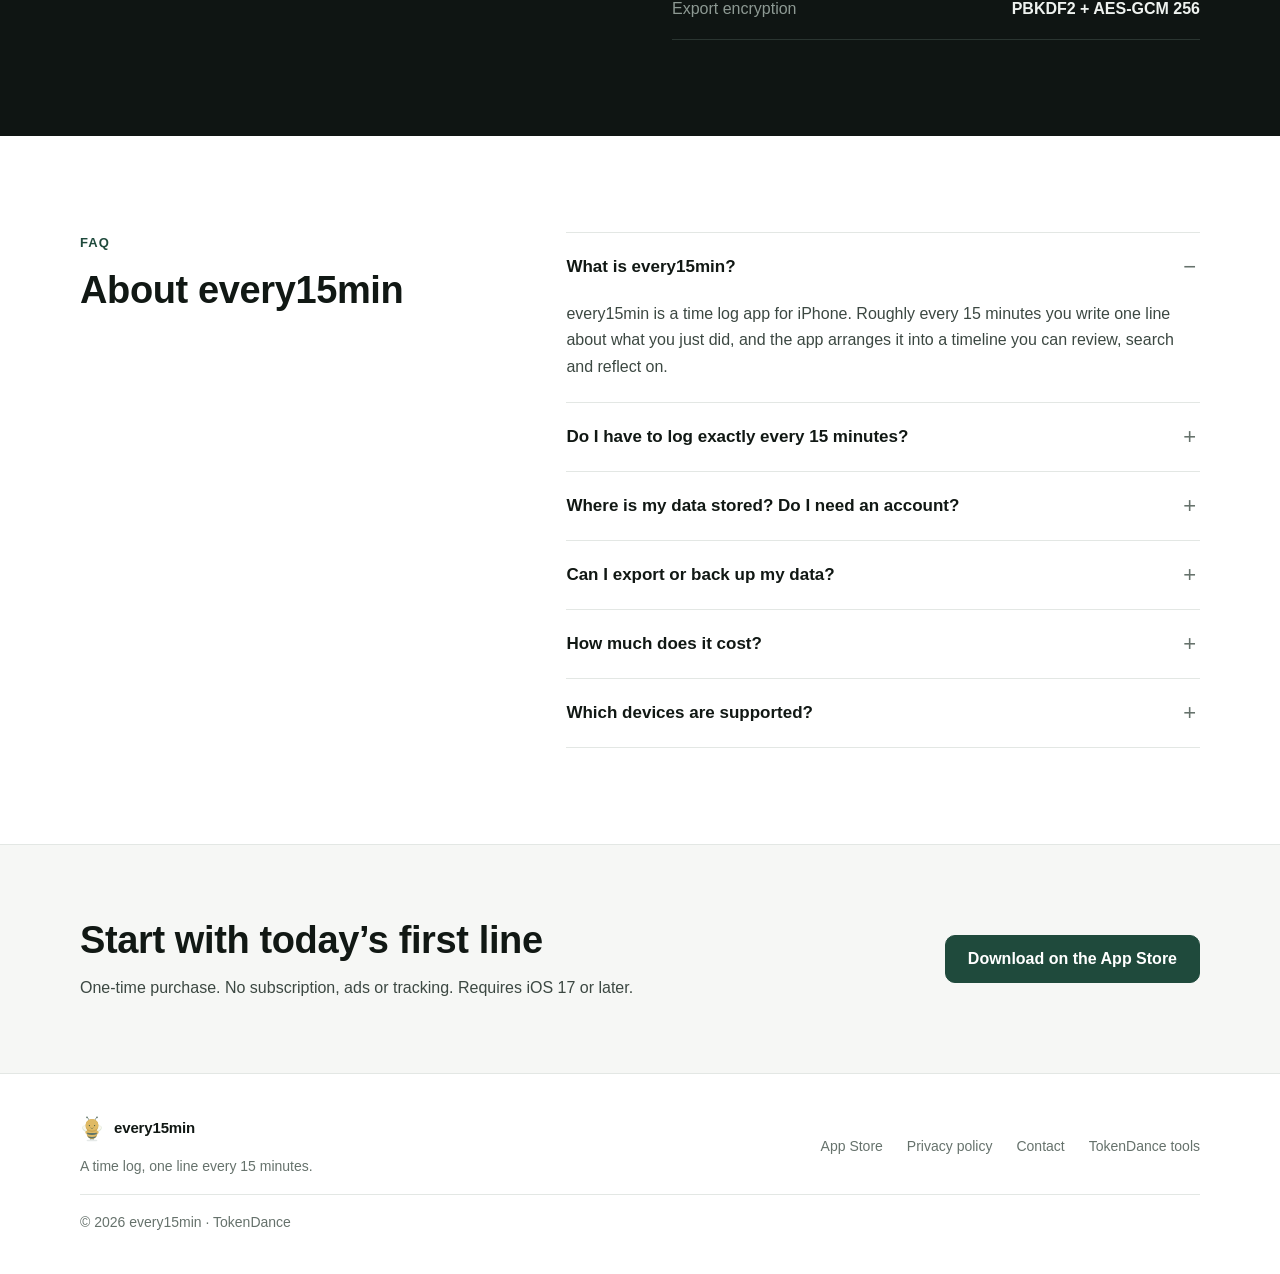
==== commit 164958f6: "Redesign every15min site as a professional product page with SEO Keep every existing path (/, index." ====
--- a/index.html
+++ b/index.html
@@ -3,272 +3,486 @@
   <head>
     <meta charset="utf-8" />
     <meta name="viewport" content="width=device-width,initial-scale=1" />
-    <title>every15min — TokenDance 岛的十五分钟记录工坊</title>
+    <title data-title-zh="every15min：每 15 分钟一行的时间记录 App（iPhone）" data-title-en="every15min: a 15-minute time log app for iPhone">every15min：每 15 分钟一行的时间记录 App（iPhone）</title>
     <meta
       name="description"
-      content="每十五分钟写下一行刚刚发生的事。终端风格、本地保存、无账号、无广告、无追踪。"
+      content="every15min 是一款 iPhone 时间记录 App：每 15 分钟写下一行刚刚发生的事，自动生成一天的时间线、标签与 24 小时活动图谱。数据只存在本机，无账号、无广告、无追踪，支持 AES-256 加密导出。"
     />
+    <meta name="robots" content="index,follow,max-image-preview:large" />
+    <meta name="author" content="TokenDance" />
     <link rel="canonical" href="https://every15min.tokendance.life/" />
-    <meta name="theme-color" content="#deebe4" />
-    <link
-      rel="preload"
-      href="assets/garden-stage.webp"
-      as="image"
-      fetchpriority="high"
+    <meta name="theme-color" content="#ffffff" media="(prefers-color-scheme: light)" />
+    <meta name="theme-color" content="#0f1513" media="(prefers-color-scheme: dark)" />
+    <meta name="apple-itunes-app" content="app-id=6801988119" />
+
+    <meta property="og:type" content="website" />
+    <meta property="og:site_name" content="every15min" />
+    <meta property="og:url" content="https://every15min.tokendance.life/" />
+    <meta property="og:title" content="every15min：每 15 分钟一行的时间记录 App" />
+    <meta
+      property="og:description"
+      content="每 15 分钟写一行，自动拼出一天的时间线。本地保存、无账号、无广告、无追踪。"
     />
-    <link
-      rel="icon"
-      href="mascot.svg?v=characters-20260909"
-      type="image/svg+xml"
+    <meta property="og:image" content="https://every15min.tokendance.life/assets/og-image.png" />
+    <meta property="og:image:width" content="1200" />
+    <meta property="og:image:height" content="630" />
+    <meta property="og:image:alt" content="every15min 时间记录 App 的时间线界面" />
+    <meta property="og:locale" content="zh_CN" />
+    <meta property="og:locale:alternate" content="en_US" />
+    <meta name="twitter:card" content="summary_large_image" />
+    <meta name="twitter:title" content="every15min：每 15 分钟一行的时间记录 App" />
+    <meta
+      name="twitter:description"
+      content="每 15 分钟写一行，自动拼出一天的时间线。本地保存、无账号、无广告、无追踪。"
     />
-    <link rel="stylesheet" href="story.css?v=characters-20260909" />
+    <meta name="twitter:image" content="https://every15min.tokendance.life/assets/og-image.png" />
+
+    <link rel="icon" href="mascot.svg?v=pro-20261021" type="image/svg+xml" />
+    <link rel="apple-touch-icon" href="assets/apple-touch-icon.png" />
+    <link rel="stylesheet" href="story.css?v=pro-20261021" />
+
+    <script type="application/ld+json">
+      {
+        "@context": "https://schema.org",
+        "@graph": [
+          {
+            "@type": "Organization",
+            "@id": "https://tokendance.life/#organization",
+            "name": "TokenDance",
+            "url": "https://tokendance.life/",
+            "email": "tonybingpoon@gmail.com"
+          },
+          {
+            "@type": "WebSite",
+            "@id": "https://every15min.tokendance.life/#website",
+            "url": "https://every15min.tokendance.life/",
+            "name": "every15min",
+            "inLanguage": ["zh-Hans", "en"],
+            "publisher": { "@id": "https://tokendance.life/#organization" }
+          },
+          {
+            "@type": "MobileApplication",
+            "@id": "https://every15min.tokendance.life/#app",
+            "name": "every15min",
+            "alternateName": "every15min 时间记录",
+            "description": "每 15 分钟写下一行刚刚发生的事，自动生成一天的时间线、标签与 24 小时活动图谱。数据只保存在本机，无账号、无广告、无追踪。",
+            "operatingSystem": "iOS 17.0 or later",
+            "applicationCategory": "ProductivityApplication",
+            "url": "https://every15min.tokendance.life/",
+            "downloadUrl": "https://apps.apple.com/app/id6801988119",
+            "installUrl": "https://apps.apple.com/app/id6801988119",
+            "image": "https://every15min.tokendance.life/assets/og-image.png",
+            "inLanguage": ["zh-Hans", "en"],
+            "featureList": [
+              "每 15 分钟一行的快速记录",
+              "自动排列的一天时间线",
+              "标签与全文搜索",
+              "24 小时活动图谱",
+              "键盘命令控制台",
+              "为记录附加照片",
+              "JSON 导出与 AES-256 加密"
+            ],
+            "publisher": { "@id": "https://tokendance.life/#organization" }
+          },
+          {
+            "@type": "FAQPage",
+            "@id": "https://every15min.tokendance.life/#faq",
+            "mainEntity": [
+              {
+                "@type": "Question",
+                "name": "every15min 是什么？",
+                "acceptedAnswer": {
+                  "@type": "Answer",
+                  "text": "every15min 是一款 iPhone 时间记录 App。你每隔大约 15 分钟写下一行刚刚做了什么，App 会自动按时间排成一天的时间线，方便回看、搜索和复盘。"
+                }
+              },
+              {
+                "@type": "Question",
+                "name": "必须严格每 15 分钟记录一次吗？",
+                "acceptedAnswer": {
+                  "@type": "Answer",
+                  "text": "不必。15 分钟是一个建议节奏，App 会显示下一个时间窗和距离上一条的间隔。错过的时间段会如实留空，不会被自动补全。"
+                }
+              },
+              {
+                "@type": "Question",
+                "name": "我的数据存在哪里？需要注册账号吗？",
+                "acceptedAnswer": {
+                  "@type": "Answer",
+                  "text": "所有记录、照片和设置都只保存在你的 iPhone 上。every15min 没有账号、服务器、同步服务、广告或分析工具，App 本身不发起网络请求。"
+                }
+              },
+              {
+                "@type": "Question",
+                "name": "可以导出或备份数据吗？",
+                "acceptedAnswer": {
+                  "@type": "Answer",
+                  "text": "可以。你可以随时把记录导出为 JSON 文件，并可选择用口令加密（PBKDF2 + AES-GCM 256）。导入时在本机合并。删除 App 会同时删除本地数据，请保留导出文件作为备份。"
+                }
+              },
+              {
+                "@type": "Question",
+                "name": "every15min 收费吗？",
+                "acceptedAnswer": {
+                  "@type": "Answer",
+                  "text": "every15min 在 App Store 一次买断，没有订阅、没有广告、没有追踪。"
+                }
+              },
+              {
+                "@type": "Question",
+                "name": "支持哪些设备？",
+                "acceptedAnswer": {
+                  "@type": "Answer",
+                  "text": "需要 iOS 17 或更高版本的 iPhone。"
+                }
+              }
+            ]
+          }
+        ]
+      }
+    </script>
   </head>
-  <body class="bee-world">
-    <a class="skip-link" href="#journey"
-      ><span data-lang="zh">跳到应用介绍</span
-      ><span data-lang="en">Skip to app details</span></a
+  <body>
+    <a class="skip-link" href="#main"
+      ><span data-lang="zh">跳到正文</span
+      ><span data-lang="en">Skip to content</span></a
     >
-    <nav class="island-nav" aria-label="页面导航">
-      <a class="island-home" href="https://tokendance.life/"
-        ><span>←</span><b>TokenDance</b></a
-      >
-      <div class="resident-chip">
-        <i></i><span data-lang="zh">记录工坊 · 蜜蜂</span
-        ><span data-lang="en">Log Workshop · Bee</span>
+
+    <header class="site-header">
+      <div class="wrap header-inner">
+        <a class="brand" href="/" aria-label="every15min 首页">
+          <img src="mascot.svg?v=pro-20261021" width="28" height="28" alt="" />
+          <span>every15min</span>
+        </a>
+        <nav class="site-nav" aria-label="主导航">
+          <a href="#how"><span data-lang="zh">工作方式</span><span data-lang="en">How it works</span></a>
+          <a href="#features"><span data-lang="zh">功能</span><span data-lang="en">Features</span></a>
+          <a href="#privacy"><span data-lang="zh">隐私</span><span data-lang="en">Privacy</span></a>
+          <a href="#faq"><span data-lang="zh">常见问题</span><span data-lang="en">FAQ</span></a>
+        </nav>
+        <div class="header-actions">
+          <div class="langbar" role="group" aria-label="Language">
+            <button type="button" data-set-lang="zh" aria-label="切换为中文" aria-pressed="true">中</button
+            ><button type="button" data-set-lang="en" aria-label="Switch to English" aria-pressed="false">EN</button>
+          </div>
+          <a class="button button-small" href="https://apps.apple.com/app/id6801988119"
+            ><span data-lang="zh">下载</span><span data-lang="en">Download</span></a
+          >
+        </div>
       </div>
-      <div class="langbar">
-        <button
-          type="button"
-          data-set-lang="zh"
-          aria-label="切换为中文"
-          aria-pressed="true"
-        >
-          中</button
-        ><button
-          type="button"
-          data-set-lang="en"
-          aria-label="Switch to English"
-          aria-pressed="false"
-        >
-          EN
-        </button>
+    </header>
+
+    <main id="main">
+      <section class="hero">
+        <div class="wrap hero-grid">
+          <div class="hero-copy">
+            <p class="eyebrow">
+              <span data-lang="zh">iPhone 时间记录 App</span
+              ><span data-lang="en">Time log app for iPhone</span>
+            </p>
+            <h1>
+              <span data-lang="zh">每 15 分钟一行，<br />看清时间去了哪里。</span
+              ><span data-lang="en">One line every 15 minutes.<br />See where your time goes.</span>
+            </h1>
+            <p class="lede" data-lang="zh">
+              every15min 用最轻的方式记录一天：写下刚刚发生的事，时间戳和时间线自动完成。回看、搜索、复盘，数据始终只在你的 iPhone 上。
+            </p>
+            <p class="lede" data-lang="en">
+              every15min is the lightest way to log your day. Write what just happened; timestamps and the timeline take care of themselves. Review, search and reflect, with your data kept only on your iPhone.
+            </p>
+            <div class="cta-row">
+              <a class="button" href="https://apps.apple.com/app/id6801988119"
+                ><svg aria-hidden="true" viewBox="0 0 24 24" width="18" height="18"><path fill="currentColor" d="M16.37 12.6c-.02-2.2 1.8-3.26 1.88-3.31-1.03-1.5-2.62-1.7-3.18-1.73-1.35-.14-2.64.8-3.33.8-.69 0-1.74-.78-2.87-.76-1.47.02-2.83.86-3.59 2.18-1.53 2.66-.39 6.6 1.1 8.76.73 1.06 1.6 2.24 2.73 2.2 1.1-.04 1.51-.71 2.84-.71 1.32 0 1.7.71 2.86.69 1.18-.02 1.93-1.07 2.65-2.13.84-1.22 1.18-2.41 1.2-2.47-.03-.01-2.3-.88-2.32-3.52ZM14.2 6.13c.6-.73 1.01-1.75.9-2.76-.87.04-1.92.58-2.54 1.31-.56.64-1.05 1.67-.92 2.66.97.08 1.96-.49 2.56-1.21Z"/></svg
+                ><span data-lang="zh">在 App Store 下载</span
+                ><span data-lang="en">Download on the App Store</span></a
+              >
+              <a class="button button-ghost" href="#how"
+                ><span data-lang="zh">了解工作方式</span
+                ><span data-lang="en">See how it works</span></a
+              >
+            </div>
+            <ul class="fact-list">
+              <li><span data-lang="zh">iOS 17 及以上</span><span data-lang="en">iOS 17 or later</span></li>
+              <li><span data-lang="zh">一次买断，无订阅</span><span data-lang="en">One-time purchase</span></li>
+              <li><span data-lang="zh">无账号 · 无追踪</span><span data-lang="en">No account · no tracking</span></li>
+            </ul>
+          </div>
+
+          <figure class="device" aria-label="every15min 界面示意">
+            <div class="device-screen">
+              <div class="screen-top">
+                <span class="screen-date"><span data-lang="zh">10 月 21 日 星期二</span><span data-lang="en">Tue, Oct 21</span></span>
+                <span class="screen-stat"><span data-lang="zh">今日 12 条</span><span data-lang="en">12 today</span></span>
+              </div>
+              <div class="sparkline" aria-hidden="true">
+                <i style="--h: 10%"></i><i style="--h: 0%"></i><i style="--h: 0%"></i><i style="--h: 0%"></i><i style="--h: 0%"></i><i style="--h: 0%"></i><i style="--h: 0%"></i><i style="--h: 30%"></i><i style="--h: 70%"></i><i style="--h: 100%"></i><i style="--h: 85%"></i><i style="--h: 60%"></i><i style="--h: 40%"></i><i style="--h: 75%"></i><i style="--h: 90%"></i><i style="--h: 65%"></i><i style="--h: 50%"></i><i style="--h: 30%"></i><i style="--h: 45%"></i><i style="--h: 55%"></i><i style="--h: 35%"></i><i style="--h: 20%"></i><i style="--h: 10%"></i><i style="--h: 0%"></i>
+              </div>
+              <ol class="log" data-lang="zh">
+                <li><time>08:45</time>窗边的第一杯咖啡</li>
+                <li><time>09:00</time>整理今天的三件事 <b>#计划</b></li>
+                <li><time>09:15</time>写完登录页文案初稿 <b>#工作</b></li>
+                <li class="gap"><time>09:30</time>—</li>
+                <li><time>09:45</time>和设计过了一遍首页 <b>#工作</b></li>
+                <li><time>10:00</time>出门走了十分钟 <b>#生活</b></li>
+              </ol>
+              <ol class="log" data-lang="en">
+                <li><time>08:45</time>Coffee by the window</li>
+                <li><time>09:00</time>Picked today’s top three <b>#plan</b></li>
+                <li><time>09:15</time>Drafted landing page copy <b>#work</b></li>
+                <li class="gap"><time>09:30</time>—</li>
+                <li><time>09:45</time>Homepage review with design <b>#work</b></li>
+                <li><time>10:00</time>A ten-minute walk <b>#life</b></li>
+              </ol>
+              <div class="prompt">
+                <span>&gt;</span>
+                <span data-lang="zh">刚刚发生了什么？</span><span data-lang="en">What just happened?</span>
+                <i class="caret" aria-hidden="true"></i>
+              </div>
+            </div>
+            <figcaption><span data-lang="zh">界面示意</span><span data-lang="en">Illustrative preview</span></figcaption>
+          </figure>
+        </div>
+      </section>
+
+      <section class="section" id="how" aria-labelledby="how-title">
+        <div class="wrap">
+          <div class="section-head">
+            <p class="eyebrow"><span data-lang="zh">工作方式</span><span data-lang="en">How it works</span></p>
+            <h2 id="how-title">
+              <span data-lang="zh">记录、回看、找回，三步看清自己的节奏</span
+              ><span data-lang="en">Capture, review, retrieve: three steps to see your rhythm</span>
+            </h2>
+            <p class="section-lede" data-lang="zh">
+              这是一种被称为“间隔日志”（interstitial journaling）的方法：不追求精确计时，只在每个时间间隙留下一句话。坚持几天，一天的真实形状就会出现。
+            </p>
+            <p class="section-lede" data-lang="en">
+              It is a form of interstitial journaling: no stopwatch, just one sentence in each gap of your day. After a few days, the real shape of your time becomes visible.
+            </p>
+          </div>
+          <div class="steps" role="tablist" aria-label="every15min 工作方式">
+            <button class="step active" data-scene="capture" type="button">
+              <span class="step-no">01</span>
+              <b><span data-lang="zh">记录</span><span data-lang="en">Capture</span></b>
+              <small><span data-lang="zh">一句话写下这一刻</span><span data-lang="en">One line for this moment</span></small>
+            </button>
+            <button class="step" data-scene="timeline" type="button">
+              <span class="step-no">02</span>
+              <b><span data-lang="zh">回看</span><span data-lang="en">Review</span></b>
+              <small><span data-lang="zh">时间线自动成形</span><span data-lang="en">The timeline builds itself</span></small>
+            </button>
+            <button class="step" data-scene="find" type="button">
+              <span class="step-no">03</span>
+              <b><span data-lang="zh">找回</span><span data-lang="en">Retrieve</span></b>
+              <small><span data-lang="zh">标签与全文搜索</span><span data-lang="en">Tags and full-text search</span></small>
+            </button>
+          </div>
+          <article class="scene" id="scene-panel" role="tabpanel" tabindex="0" aria-live="polite">
+            <div>
+              <p class="scene-kicker" id="sceneKicker">1 / 3</p>
+              <h3 id="sceneTitle">一句话，就是一条完整的记录</h3>
+              <p id="sceneText">
+                没有分类表单，也不用开始或停止计时。输入刚刚发生的事，时间戳会自动补上。
+              </p>
+            </div>
+            <div class="scene-visual" id="sceneVisual"></div>
+          </article>
+        </div>
+      </section>
+
+      <section class="section section-alt" id="features" aria-labelledby="features-title">
+        <div class="wrap">
+          <div class="section-head">
+            <p class="eyebrow"><span data-lang="zh">功能</span><span data-lang="en">Features</span></p>
+            <h2 id="features-title">
+              <span data-lang="zh">为长期记录而设计的工具</span
+              ><span data-lang="en">Built for logging that lasts</span>
+            </h2>
+          </div>
+          <div class="feature-grid">
+            <article class="feature">
+              <span class="feature-icon" aria-hidden="true">15</span>
+              <h3><span data-lang="zh">15 分钟节奏</span><span data-lang="en">15-minute rhythm</span></h3>
+              <p data-lang="zh">显示下一个时间窗、距上一条的间隔、今日条数与连续记录天数，帮你自然养成习惯。</p>
+              <p data-lang="en">Shows the next window, the gap since your last entry, today’s count and your streak, so the habit builds naturally.</p>
+            </article>
+            <article class="feature">
+              <span class="feature-icon" aria-hidden="true">≡</span>
+              <h3><span data-lang="zh">一天时间线</span><span data-lang="en">Daily timeline</span></h3>
+              <p data-lang="zh">记录按时间自动排列，空档如实保留。不是考勤表，而是一天的真实轨迹。</p>
+              <p data-lang="en">Entries fall into place by time and gaps stay honest. Not a timesheet, just an accurate trace of the day.</p>
+            </article>
+            <article class="feature">
+              <span class="feature-icon" aria-hidden="true">#</span>
+              <h3><span data-lang="zh">标签与搜索</span><span data-lang="en">Tags and search</span></h3>
+              <p data-lang="zh">在句子里写 #标签 即可分类，再从完整历史中找回某个项目、某次散步或某种心情。</p>
+              <p data-lang="en">Type a #tag inline, then pull any project, walk or mood back out of your full history.</p>
+            </article>
+            <article class="feature">
+              <span class="feature-icon" aria-hidden="true">▥</span>
+              <h3><span data-lang="zh">24 小时活动图谱</span><span data-lang="en">24-hour activity map</span></h3>
+              <p data-lang="zh">用火花线展示一天里每个小时的记录密度，专注与空白一眼可见。</p>
+              <p data-lang="en">A sparkline shows entry density for each hour, so focus and idle time are visible at a glance.</p>
+            </article>
+            <article class="feature">
+              <span class="feature-icon" aria-hidden="true">:</span>
+              <h3><span data-lang="zh">命令控制台</span><span data-lang="en">Command console</span></h3>
+              <p data-lang="zh">搜索、切换主题、导出数据，都可以通过键盘命令完成，效率接近终端。</p>
+              <p data-lang="en">Search, switch themes and export from keyboard commands, with terminal-like speed.</p>
+            </article>
+            <article class="feature">
+              <span class="feature-icon" aria-hidden="true">⇩</span>
+              <h3><span data-lang="zh">照片与加密导出</span><span data-lang="en">Photos and encrypted export</span></h3>
+              <p data-lang="zh">可为记录附加照片；随时导出 JSON，并可选 AES-256 口令加密，备份完全由你掌控。</p>
+              <p data-lang="en">Attach photos to entries. Export JSON anytime with optional AES-256 passphrase encryption; backups stay in your hands.</p>
+            </article>
+          </div>
+        </div>
+      </section>
+
+      <section class="section" aria-labelledby="usecases-title">
+        <div class="wrap">
+          <div class="section-head">
+            <p class="eyebrow"><span data-lang="zh">适用场景</span><span data-lang="en">Use cases</span></p>
+            <h2 id="usecases-title">
+              <span data-lang="zh">谁在用 every15min</span
+              ><span data-lang="en">Who uses every15min</span>
+            </h2>
+          </div>
+          <div class="usecase-grid">
+            <div class="usecase">
+              <h3><span data-lang="zh">知识工作者</span><span data-lang="en">Knowledge workers</span></h3>
+              <p data-lang="zh">找出被会议和消息切碎的时间，为周报和复盘留下真实依据。</p>
+              <p data-lang="en">Find the time lost to meetings and messages, and keep a factual record for weekly reviews.</p>
+            </div>
+            <div class="usecase">
+              <h3><span data-lang="zh">自由职业者</span><span data-lang="en">Freelancers</span></h3>
+              <p data-lang="zh">用 #项目 标签追踪每个客户的投入，结账和报价时心里有数。</p>
+              <p data-lang="en">Track effort per client with #project tags, so invoices and quotes rest on real numbers.</p>
+            </div>
+            <div class="usecase">
+              <h3><span data-lang="zh">学生与备考</span><span data-lang="en">Students</span></h3>
+              <p data-lang="zh">看清一天的学习节奏，发现最专注的时段，安排更合理的计划。</p>
+              <p data-lang="en">See your study rhythm, find your most focused hours and plan around them.</p>
+            </div>
+            <div class="usecase">
+              <h3><span data-lang="zh">日记与自我观察</span><span data-lang="en">Journaling</span></h3>
+              <p data-lang="zh">比日记更轻，比计时器更自由。一行行小记录，最终连成可回看的生活档案。</p>
+              <p data-lang="en">Lighter than a diary, freer than a timer. Small lines add up to a life log you can revisit.</p>
+            </div>
+          </div>
+        </div>
+      </section>
+
+      <section class="section section-dark" id="privacy" aria-labelledby="privacy-title">
+        <div class="wrap privacy-grid">
+          <div>
+            <p class="eyebrow"><span data-lang="zh">隐私</span><span data-lang="en">Privacy</span></p>
+            <h2 id="privacy-title">
+              <span data-lang="zh">你的生活，不是我们的数据</span
+              ><span data-lang="en">Your life is not our data</span>
+            </h2>
+            <p data-lang="zh">
+              every15min 不收集任何数据。没有账号、服务器、同步服务、广告、分析工具或第三方 SDK，App 不发起网络请求。我们看不到、也无法恢复你的任何记录。
+            </p>
+            <p data-lang="en">
+              every15min collects no data. There is no account, server, sync service, advertising, analytics or third-party SDK, and the app makes no network requests. We cannot see or recover anything you write.
+            </p>
+            <a class="text-link" href="privacy.html"
+              ><span data-lang="zh">阅读完整隐私政策 →</span
+              ><span data-lang="en">Read the full privacy policy →</span></a
+            >
+          </div>
+          <dl class="spec-list">
+            <div><dt><span data-lang="zh">数据存储</span><span data-lang="en">Storage</span></dt><dd><span data-lang="zh">仅 iPhone 本地</span><span data-lang="en">On your iPhone only</span></dd></div>
+            <div><dt><span data-lang="zh">账号</span><span data-lang="en">Account</span></dt><dd><span data-lang="zh">不需要</span><span data-lang="en">None required</span></dd></div>
+            <div><dt><span data-lang="zh">网络请求</span><span data-lang="en">Network</span></dt><dd><span data-lang="zh">无</span><span data-lang="en">None</span></dd></div>
+            <div><dt><span data-lang="zh">广告与分析</span><span data-lang="en">Ads and analytics</span></dt><dd><span data-lang="zh">无</span><span data-lang="en">None</span></dd></div>
+            <div><dt><span data-lang="zh">导出加密</span><span data-lang="en">Export encryption</span></dt><dd>PBKDF2 + AES-GCM 256</dd></div>
+          </dl>
+        </div>
+      </section>
+
+      <section class="section" id="faq" aria-labelledby="faq-title">
+        <div class="wrap faq-wrap">
+          <div class="section-head">
+            <p class="eyebrow"><span data-lang="zh">常见问题</span><span data-lang="en">FAQ</span></p>
+            <h2 id="faq-title">
+              <span data-lang="zh">关于 every15min</span
+              ><span data-lang="en">About every15min</span>
+            </h2>
+          </div>
+          <div class="faq">
+            <details open>
+              <summary><span data-lang="zh">every15min 是什么？</span><span data-lang="en">What is every15min?</span></summary>
+              <p data-lang="zh">every15min 是一款 iPhone 时间记录 App。你每隔大约 15 分钟写下一行刚刚做了什么，App 会自动按时间排成一天的时间线，方便回看、搜索和复盘。</p>
+              <p data-lang="en">every15min is a time log app for iPhone. Roughly every 15 minutes you write one line about what you just did, and the app arranges it into a timeline you can review, search and reflect on.</p>
+            </details>
+            <details>
+              <summary><span data-lang="zh">必须严格每 15 分钟记录一次吗？</span><span data-lang="en">Do I have to log exactly every 15 minutes?</span></summary>
+              <p data-lang="zh">不必。15 分钟是一个建议节奏，App 会显示下一个时间窗和距离上一条的间隔。错过的时间段会如实留空，不会被自动补全。</p>
+              <p data-lang="en">No. Fifteen minutes is a suggested rhythm; the app shows the next window and the gap since your last entry. Missed periods simply stay empty and are never filled in for you.</p>
+            </details>
+            <details>
+              <summary><span data-lang="zh">我的数据存在哪里？需要注册账号吗？</span><span data-lang="en">Where is my data stored? Do I need an account?</span></summary>
+              <p data-lang="zh">所有记录、照片和设置都只保存在你的 iPhone 上。every15min 没有账号、服务器、同步服务、广告或分析工具，App 本身不发起网络请求。</p>
+              <p data-lang="en">Entries, photos and settings live only on your iPhone. There is no account, server, sync service, advertising or analytics, and the app makes no network requests.</p>
+            </details>
+            <details>
+              <summary><span data-lang="zh">可以导出或备份数据吗？</span><span data-lang="en">Can I export or back up my data?</span></summary>
+              <p data-lang="zh">可以。你可以随时把记录导出为 JSON 文件，并可选择用口令加密（PBKDF2 + AES-GCM 256）。导入时在本机合并。删除 App 会同时删除本地数据，请保留导出文件作为备份。</p>
+              <p data-lang="en">Yes. Export to JSON at any time, optionally encrypted with a passphrase (PBKDF2 + AES-GCM 256). Imports merge locally. Deleting the app deletes its data, so keep an export as your backup.</p>
+            </details>
+            <details>
+              <summary><span data-lang="zh">every15min 收费吗？</span><span data-lang="en">How much does it cost?</span></summary>
+              <p data-lang="zh">every15min 在 App Store 一次买断，没有订阅、没有广告、没有追踪。</p>
+              <p data-lang="en">every15min is a one-time purchase on the App Store. No subscription, no ads, no tracking.</p>
+            </details>
+            <details>
+              <summary><span data-lang="zh">支持哪些设备？</span><span data-lang="en">Which devices are supported?</span></summary>
+              <p data-lang="zh">需要 iOS 17 或更高版本的 iPhone。</p>
+              <p data-lang="en">An iPhone running iOS 17 or later.</p>
+            </details>
+          </div>
+        </div>
+      </section>
+
+      <section class="section cta-band" aria-labelledby="cta-title">
+        <div class="wrap cta-inner">
+          <div>
+            <h2 id="cta-title">
+              <span data-lang="zh">从今天的第一行开始</span
+              ><span data-lang="en">Start with today’s first line</span>
+            </h2>
+            <p data-lang="zh">一次买断，没有订阅、没有广告、没有追踪。需要 iOS 17 或更高版本。</p>
+            <p data-lang="en">One-time purchase. No subscription, ads or tracking. Requires iOS 17 or later.</p>
+          </div>
+          <a class="button" href="https://apps.apple.com/app/id6801988119"
+            ><span data-lang="zh">在 App Store 下载</span
+            ><span data-lang="en">Download on the App Store</span></a
+          >
+        </div>
+      </section>
+    </main>
+
+    <footer class="site-footer">
+      <div class="wrap footer-inner">
+        <div class="footer-brand">
+          <a class="brand" href="/">
+            <img src="mascot.svg?v=pro-20261021" width="24" height="24" alt="" />
+            <span>every15min</span>
+          </a>
+          <p><span data-lang="zh">每 15 分钟一行的时间记录 App。</span><span data-lang="en">A time log, one line every 15 minutes.</span></p>
+        </div>
+        <nav class="footer-links" aria-label="页脚导航">
+          <a href="https://apps.apple.com/app/id6801988119">App Store</a>
+          <a href="privacy.html"><span data-lang="zh">隐私政策</span><span data-lang="en">Privacy policy</span></a>
+          <a href="mailto:tonybingpoon@gmail.com"><span data-lang="zh">联系我们</span><span data-lang="en">Contact</span></a>
+          <a href="https://tokendance.life/"><span data-lang="zh">TokenDance 工具集</span><span data-lang="en">TokenDance tools</span></a>
+        </nav>
+        <p class="copyright">© 2026 every15min · TokenDance</p>
       </div>
-    </nav>
-
-    <header class="story-hero">
-      <svg
-        class="garden-scene"
-        viewBox="0 0 1536 1024"
-        width="1536"
-        height="1024"
-        aria-hidden="true"
-        focusable="false"
-      >
-        <image href="assets/garden-stage.webp" width="1536" height="1024" />
-        <image
-          class="garden-resident"
-          href="mascot.svg?v=characters-20260909"
-          x="390"
-          y="590"
-          width="120"
-          height="140"
-        />
-      </svg>
-      <div class="hero-copy">
-        <h1>every15min</h1>
-        <p class="hero-slogan">
-          <span data-lang="zh">把刚刚这一刻，种进今天。</span
-          ><span data-lang="en">Plant a little moment in your day.</span>
-        </p>
-      </div>
-      <div class="welcome-dialogue">
-        <span class="speaker-name"
-          ><span data-lang="zh">蜜蜂</span><span data-lang="en">Bee</span></span
-        >
-        <div class="dialogue-copy">
-          <p data-lang="zh">
-            嗡——刚刚发生了什么？每十五分钟，留下一行。你的日子，会慢慢长出自己的样子。
-          </p>
-          <p data-lang="en">
-            Buzz—what just happened? Leave a line every fifteen minutes. Watch
-            your day grow, one little moment at a time.
-          </p>
-          <div class="hero-actions">
-            <a class="primary" href="https://apps.apple.com/app/id6801988119"
-              ><span data-lang="zh">在 App Store 下载</span
-              ><span data-lang="en">Get it on the App Store</span></a
-            ><button class="text-link" data-scroll="#journey">
-              <span data-lang="zh">逛逛记录工坊 ↓</span
-              ><span data-lang="en">Explore the workshop ↓</span>
-            </button>
-          </div>
-        </div>
-      </div>
-      <a class="scroll-cue" href="#journey" aria-label="Explore app details"
-        >⌄</a
-      >
-    </header>
-
-    <main>
-      <section class="journey wrap" id="journey">
-        <div class="section-heading">
-          <p class="eyebrow" data-lang="zh">蜜蜂的采集路线</p>
-          <p class="eyebrow" data-lang="en">A moment at a time</p>
-          <h2>
-            <span data-lang="zh">捕捉、回看、发现自己的节奏</span
-            ><span data-lang="en">Capture, revisit, discover your rhythm</span>
-          </h2>
-        </div>
-        <div class="trail" role="tablist" aria-label="Explore app features">
-          <button class="trail-stop active" data-scene="capture">
-            <i>+</i
-            ><b
-              ><span data-lang="zh">采一格</span
-              ><span data-lang="en">Capture</span></b
-            ><small
-              ><span data-lang="zh">写下这一刻</span
-              ><span data-lang="en">Write this moment</span></small
-            >
-          </button>
-          <button class="trail-stop" data-scene="timeline">
-            <i>⌁</i
-            ><b
-              ><span data-lang="zh">排成线</span
-              ><span data-lang="en">Timeline</span></b
-            ><small
-              ><span data-lang="zh">一天自然成形</span
-              ><span data-lang="en">See the day</span></small
-            >
-          </button>
-          <button class="trail-stop" data-scene="find">
-            <i>#</i
-            ><b
-              ><span data-lang="zh">找到它</span
-              ><span data-lang="en">Find it</span></b
-            ><small
-              ><span data-lang="zh">标签与搜索</span
-              ><span data-lang="en">Tags & search</span></small
-            >
-          </button>
-        </div>
-        <article
-          class="scene-card"
-          id="scene-panel"
-          role="tabpanel"
-          tabindex="0"
-          aria-live="polite"
-        >
-          <div class="scene-visual" id="sceneVisual"></div>
-          <div>
-            <p class="scene-kicker" id="sceneKicker">Capture a moment</p>
-            <h3 id="sceneTitle">一句话，让这一刻有了落脚处</h3>
-            <p id="sceneText">
-              没有分类表单，也不用开启计时。输入刚刚发生的事，时间戳会替你完成剩下的工作。
-            </p>
-          </div>
-        </article>
-      </section>
-
-      <section class="tool-section wrap">
-        <div class="section-heading">
-          <p class="eyebrow" data-lang="zh">记录工具箱</p>
-          <p class="eyebrow" data-lang="en">Your little toolkit</p>
-          <h2>
-            <span data-lang="zh">终端的效率，岛民的轻松</span
-            ><span data-lang="en">Terminal speed, island ease</span>
-          </h2>
-        </div>
-        <div class="tool-grid">
-          <article>
-            <i>15</i>
-            <h3 data-lang="zh">节奏格</h3>
-            <h3 data-lang="en">Rhythm cells</h3>
-            <p data-lang="zh">下一个时间窗、间隔、今日数量与连续记录。</p>
-            <p data-lang="en">Next window, gap, count and streak.</p>
-          </article>
-          <article>
-            <i>#</i>
-            <h3 data-lang="zh">标签搜索</h3>
-            <h3 data-lang="en">Tags & search</h3>
-            <p data-lang="zh">从完整历史里找回某个项目或心情。</p>
-            <p data-lang="en">Recover a project or feeling from history.</p>
-          </article>
-          <article>
-            <i>▥</i>
-            <h3 data-lang="zh">一天图谱</h3>
-            <h3 data-lang="en">Day map</h3>
-            <p data-lang="zh">24 小时活动火花线，让节奏一眼可见。</p>
-            <p data-lang="en">A 24-hour sparkline makes rhythm visible.</p>
-          </article>
-          <article>
-            <i>:</i>
-            <h3 data-lang="zh">命令控制台</h3>
-            <h3 data-lang="en">Command console</h3>
-            <p data-lang="zh">搜索、主题与导出，都能从键盘快速抵达。</p>
-            <p data-lang="en">Search, themes and export from the keyboard.</p>
-          </article>
-        </div>
-      </section>
-
-      <section class="privacy-story wrap">
-        <div>
-          <p class="eyebrow">Just for you</p>
-          <h2>
-            <span data-lang="zh">你的生活，不是我们的数据</span
-            ><span data-lang="en">Your life is not our data</span>
-          </h2>
-          <p data-lang="zh">
-            没有账号、服务器、广告或分析工具。文字和照片保存在你的设备上，随时可以导出，还可选择
-            AES-256 加密。
-          </p>
-          <p data-lang="en">
-            No accounts, servers, ads or analytics. Text and photos stay on your
-            device; export anytime, with optional AES-256 encryption.
-          </p>
-          <a href="privacy.html"
-            ><span data-lang="zh">阅读完整隐私政策 →</span
-            ><span data-lang="en">Read the privacy policy →</span></a
-          >
-        </div>
-      </section>
-    </main>
-    <section class="download-band wrap">
-      <div>
-        <p class="eyebrow" data-lang="zh">现在就能装</p>
-        <p class="eyebrow" data-lang="en">Ready when you are</p>
-        <h2>
-          <span data-lang="zh">every15min 已在 App Store 上架</span
-          ><span data-lang="en">every15min is on the App Store</span>
-        </h2>
-        <p data-lang="zh">
-          一次买断，没有订阅、没有广告、没有追踪。装上就能记下今天的第一格。
-        </p>
-        <p data-lang="en">
-          A one-time purchase. No subscription, no ads, no tracking. Install it
-          and log today&rsquo;s first cell.
-        </p>
-      </div>
-      <div class="download-cta">
-        <a class="primary" href="https://apps.apple.com/app/id6801988119"
-          ><span data-lang="zh">在 App Store 下载</span
-          ><span data-lang="en">Download on the App Store</span></a
-        >
-        <small data-lang="zh">需要 iOS 17 或更高版本</small
-        ><small data-lang="en">Requires iOS 17 or later</small>
-      </div>
-    </section>
-
-    <footer class="wrap">
-      <a href="https://tokendance.life/">← TokenDance 岛</a>
-      <p>
-        © 2026 every15min ·
-        <a href="mailto:tonybingpoon@gmail.com"
-          ><span data-lang="zh">联系园长</span
-          ><span data-lang="en">Contact Tony</span></a
-        >
-      </p>
     </footer>
-    <script src="language.js"></script>
-    <script src="story.js"></script>
+    <script src="language.js?v=pro-20261021"></script>
+    <script src="story.js?v=pro-20261021"></script>
   </body>
 </html>
--- a/story.css
+++ b/story.css
@@ -1,87 +1,93 @@
-@font-face {
-  font-family: Island;
-  src: url("assets/island-rounded.woff2") format("woff2");
-  font-style: normal;
-  font-weight: 800;
-  font-display: swap;
-}
 :root {
-  --paper: #faf8ed;
-  --sand: #deebe4;
-  --ink: #294b3e;
-  --muted: #526a5e;
-  --brand: var(--ink);
-  --honey: #dfba65;
-  --line: #c2d3c8;
-  --scene: var(--sand);
-  --sage: #a8beb0;
-  --display:
-    Island, "Hiragino Maru Gothic ProN", "PingFang SC", ui-rounded, system-ui,
-    sans-serif;
-}
-* {
+  color-scheme: light;
+  --bg: #ffffff;
+  --bg-alt: #f6f7f5;
+  --surface: #ffffff;
+  --ink: #111814;
+  --ink-2: #3c4842;
+  --muted: #66726c;
+  --line: #e3e7e4;
+  --brand: #1f4a3c;
+  --brand-ink: #ffffff;
+  --accent: #c98a12;
+  --code-bg: #0f1513;
+  --code-ink: #dfe7e2;
+  --code-muted: #7c8b84;
+  --radius: 14px;
+  --shadow: 0 1px 2px rgba(17, 24, 20, 0.05), 0 12px 32px rgba(17, 24, 20, 0.08);
+  --font: -apple-system, BlinkMacSystemFont, "SF Pro Text", "Segoe UI",
+    "PingFang SC", "Hiragino Sans GB", "Microsoft YaHei", "Helvetica Neue",
+    Arial, sans-serif;
+  --mono: ui-monospace, "SF Mono", SFMono-Regular, Menlo, Consolas, monospace;
+}
+@media (prefers-color-scheme: dark) {
+  :root {
+    color-scheme: dark;
+    --bg: #0f1513;
+    --bg-alt: #141c19;
+    --surface: #18211e;
+    --ink: #eef2ef;
+    --ink-2: #c3ccc7;
+    --muted: #8d9993;
+    --line: #26312d;
+    --brand: #8fd1b4;
+    --brand-ink: #0c1411;
+    --accent: #e6b04a;
+    --code-bg: #0a0f0d;
+    --shadow: 0 1px 2px rgba(0, 0, 0, 0.3), 0 12px 32px rgba(0, 0, 0, 0.35);
+  }
+}
+
+*,
+*::before,
+*::after {
   box-sizing: border-box;
 }
 html {
   scroll-behavior: smooth;
-  scroll-padding-top: 30px;
+  -webkit-text-size-adjust: 100%;
+}
+@media (prefers-reduced-motion: reduce) {
+  html {
+    scroll-behavior: auto;
+  }
+  *,
+  *::before,
+  *::after {
+    animation: none !important;
+    transition: none !important;
+  }
 }
 body {
   margin: 0;
-  background: var(--paper);
+  background: var(--bg);
   color: var(--ink);
-  font:
-    16px/1.8 "PingFang SC",
-    system-ui,
-    sans-serif;
-}
-button,
-a {
-  -webkit-tap-highlight-color: transparent;
-}
-button {
-  font: inherit;
-  cursor: pointer;
+  font-family: var(--font);
+  font-size: 16px;
+  line-height: 1.65;
+  -webkit-font-smoothing: antialiased;
+}
+img,
+svg {
+  max-width: 100%;
+  height: auto;
 }
 a {
   color: inherit;
-  text-underline-offset: 4px;
-}
-button,
-a {
-  touch-action: manipulation;
-}
-button:focus-visible,
-a:focus-visible,
-[tabindex]:focus-visible {
-  outline: 3px solid #294b3e;
-  outline-offset: 5px;
-}
-button {
-  color: inherit;
-}
-h1,
-h2,
-h3,
-b,
-.primary,
-.secondary,
-.island-home,
-.speaker-name {
-  font-family: var(--display);
-  font-weight: 800;
 }
 h1,
 h2,
 h3 {
-  line-height: 1.35;
-}
-img {
-  max-width: 100%;
-  height: auto;
+  margin: 0;
+  line-height: 1.25;
+  letter-spacing: -0.01em;
+  text-wrap: balance;
+}
+p {
+  margin: 0;
 }
 .wrap {
-  width: min(1040px, calc(100% - 64px));
+  width: min(1120px, calc(100% - 40px));
   margin-inline: auto;
 }
 [data-lang] {
@@ -90,844 +96,713 @@
 html[data-active="zh"] [data-lang="zh"],
 html[data-active="en"] [data-lang="en"] {
   display: revert;
+}
+:focus-visible {
+  outline: 2px solid var(--brand);
+  outline-offset: 3px;
+  border-radius: 6px;
 }
 .skip-link {
   position: fixed;
   z-index: 100;
   top: 12px;
   left: 12px;
-  transform: translateY(-160%);
-  background: var(--paper);
-  padding: 10px 16px;
-  border-radius: 14px;
+  transform: translateY(-200%);
+  padding: 10px 14px;
+  border-radius: 8px;
+  background: var(--ink);
+  color: var(--bg);
+  text-decoration: none;
 }
 .skip-link:focus {
   transform: none;
 }
-.island-nav {
-  position: absolute;
-  z-index: 5;
-  top: 24px;
-  left: 32px;
-  right: 32px;
-  display: flex;
-  align-items: center;
+
+/* Header */
+.site-header {
+  position: sticky;
+  top: 0;
+  z-index: 50;
+  background: color-mix(in srgb, var(--bg) 88%, transparent);
+  backdrop-filter: saturate(160%) blur(12px);
+  -webkit-backdrop-filter: saturate(160%) blur(12px);
+  border-bottom: 1px solid var(--line);
+}
+.header-inner {
+  display: flex;
+  align-items: center;
+  gap: 24px;
+  height: 64px;
+}
+.brand {
+  display: inline-flex;
+  align-items: center;
+  gap: 10px;
+  font-weight: 700;
+  font-size: 17px;
+  text-decoration: none;
+  letter-spacing: -0.01em;
+}
+.site-nav {
+  display: flex;
+  gap: 24px;
+  margin-left: 16px;
+}
+.site-nav a {
+  color: var(--ink-2);
+  font-size: 15px;
+  text-decoration: none;
+}
+.site-nav a:hover {
+  color: var(--ink);
+}
+.header-actions {
+  display: flex;
+  align-items: center;
+  gap: 12px;
+  margin-left: auto;
+}
+.langbar {
+  display: inline-flex;
+  border: 1px solid var(--line);
+  border-radius: 999px;
+  padding: 2px;
+}
+.langbar button {
+  border: 0;
+  background: none;
+  color: var(--muted);
+  font: inherit;
+  font-size: 13px;
+  font-weight: 600;
+  padding: 3px 10px;
+  border-radius: 999px;
+  cursor: pointer;
+}
+.langbar button[aria-pressed="true"] {
+  background: var(--ink);
+  color: var(--bg);
+}
+
+/* Buttons */
+.button {
+  display: inline-flex;
+  align-items: center;
+  justify-content: center;
+  gap: 8px;
+  min-height: 48px;
+  padding: 0 22px;
+  border-radius: 10px;
+  background: var(--brand);
+  color: var(--brand-ink);
+  border: 1px solid var(--brand);
+  font-weight: 600;
+  font-size: 16px;
+  text-decoration: none;
+  transition: filter 0.15s ease;
+}
+.button:hover {
+  filter: brightness(1.08);
+}
+.button-small {
+  min-height: 36px;
+  padding: 0 14px;
+  font-size: 14px;
+  border-radius: 8px;
+}
+.button-ghost {
+  background: transparent;
+  color: var(--ink);
+  border-color: var(--line);
+}
+.button-ghost:hover {
+  background: var(--bg-alt);
+  filter: none;
+}
+.text-link {
+  display: inline-block;
+  margin-top: 20px;
+  font-weight: 600;
+  text-decoration: none;
+  border-bottom: 1px solid currentColor;
+}
+
+/* Hero */
+.hero {
+  padding: 88px 0 96px;
+  border-bottom: 1px solid var(--line);
+  background: radial-gradient(
+      60% 80% at 85% 20%,
+      color-mix(in srgb, var(--brand) 8%, transparent),
+      transparent 70%
+    ),
+    var(--bg);
+}
+.hero-grid {
+  display: grid;
+  grid-template-columns: minmax(0, 1.1fr) minmax(0, 0.9fr);
+  gap: 64px;
+  align-items: center;
+}
+.eyebrow {
+  margin-bottom: 14px;
+  color: var(--brand);
+  font-size: 13px;
+  font-weight: 700;
+  letter-spacing: 0.08em;
+  text-transform: uppercase;
+}
+.hero h1 {
+  font-size: clamp(36px, 5.2vw, 58px);
+  font-weight: 800;
+  letter-spacing: -0.025em;
+  line-height: 1.12;
+}
+.lede {
+  margin-top: 22px;
+  max-width: 34em;
+  color: var(--ink-2);
+  font-size: 18px;
+}
+.cta-row {
+  display: flex;
+  flex-wrap: wrap;
+  gap: 12px;
+  margin-top: 32px;
+}
+.fact-list {
+  display: flex;
+  flex-wrap: wrap;
+  gap: 8px 24px;
+  margin: 28px 0 0;
+  padding: 0;
+  list-style: none;
+  color: var(--muted);
+  font-size: 14px;
+}
+.fact-list li::before {
+  content: "✓";
+  margin-right: 6px;
+  color: var(--brand);
+  font-weight: 700;
+}
+
+/* Device preview */
+.device {
+  margin: 0;
+  justify-self: center;
+  width: min(380px, 100%);
+}
+.device-screen {
+  padding: 22px 20px 18px;
+  border-radius: 32px;
+  border: 8px solid #1b2320;
+  background: var(--code-bg);
+  color: var(--code-ink);
+  font-family: var(--mono);
+  font-size: 13.5px;
+  box-shadow: var(--shadow);
+}
+.screen-top {
+  display: flex;
+  justify-content: space-between;
+  color: var(--code-muted);
+  font-size: 12px;
+}
+.screen-date {
+  color: var(--code-ink);
+  font-weight: 600;
+}
+.sparkline {
+  display: grid;
+  grid-template-columns: repeat(24, 1fr);
+  align-items: end;
+  gap: 3px;
+  height: 44px;
+  margin: 16px 0 14px;
+  padding-bottom: 6px;
+  border-bottom: 1px solid #25302c;
+}
+.sparkline i {
+  display: block;
+  height: max(var(--h), 2px);
+  border-radius: 2px;
+  background: #8fd1b4;
+  opacity: calc(0.35 + var(--h) / 160%);
+}
+.log {
+  margin: 0;
+  padding: 0;
+  list-style: none;
+}
+html[data-active="zh"] .log[data-lang="zh"],
+html[data-active="en"] .log[data-lang="en"] {
+  display: block;
+}
+.log li {
+  display: flex;
+  gap: 12px;
+  padding: 6px 0;
+  border-bottom: 1px dashed #1f2a26;
+}
+.log time,
+.log-lines time {
+  flex: none;
+  color: var(--code-muted);
+}
+.log b {
+  color: #e6b04a;
+  font-weight: 500;
+}
+.log .gap {
+  color: #4a5852;
+}
+.prompt {
+  display: flex;
+  align-items: center;
+  gap: 8px;
+  margin-top: 14px;
+  padding: 10px 12px;
+  border-radius: 10px;
+  background: #18211e;
+  color: var(--code-muted);
+}
+.prompt > span:first-child {
+  color: #8fd1b4;
+}
+.caret {
+  width: 8px;
+  height: 16px;
+  background: #8fd1b4;
+  animation: blink 1.1s steps(1) infinite;
+}
+@keyframes blink {
+  50% {
+    opacity: 0;
+  }
+}
+.device figcaption,
+.preview-caption {
+  display: block;
+  margin-top: 12px;
+  color: var(--muted);
+  font-size: 12px;
+  text-align: center;
+}
+
+/* Sections */
+.section {
+  padding: 96px 0;
+}
+.section-alt {
+  background: var(--bg-alt);
+  border-block: 1px solid var(--line);
+}
+.section-head {
+  max-width: 720px;
+  margin-bottom: 48px;
+}
+.section-head h2,
+.privacy-grid h2,
+.cta-band h2 {
+  font-size: clamp(28px, 3.4vw, 38px);
+  font-weight: 800;
+}
+.section-lede {
+  margin-top: 16px;
+  color: var(--ink-2);
+  font-size: 17px;
+}
+
+/* Steps */
+.steps {
+  display: grid;
+  grid-template-columns: repeat(3, 1fr);
+  gap: 12px;
+}
+.step {
+  display: grid;
+  gap: 2px;
+  padding: 18px 20px;
+  border: 1px solid var(--line);
+  border-radius: var(--radius);
+  background: var(--surface);
+  color: var(--ink);
+  font: inherit;
+  text-align: left;
+  cursor: pointer;
+  transition: border-color 0.15s ease, box-shadow 0.15s ease;
+}
+.step:hover {
+  border-color: color-mix(in srgb, var(--brand) 40%, var(--line));
+}
+.step.active {
+  border-color: var(--brand);
+  box-shadow: inset 0 0 0 1px var(--brand);
+}
+.step-no {
+  color: var(--brand);
+  font-family: var(--mono);
+  font-size: 13px;
+  font-weight: 700;
+}
+.step b {
+  font-size: 18px;
+}
+.step small {
+  color: var(--muted);
+  font-size: 14px;
+}
+.scene {
+  display: grid;
+  grid-template-columns: minmax(0, 1fr) minmax(0, 1fr);
+  gap: 48px;
+  align-items: center;
+  margin-top: 16px;
+  padding: 40px;
+  border: 1px solid var(--line);
+  border-radius: var(--radius);
+  background: var(--surface);
+}
+.scene-kicker {
+  color: var(--muted);
+  font-family: var(--mono);
+  font-size: 13px;
+}
+.scene h3 {
+  margin-top: 10px;
+  font-size: 26px;
+  font-weight: 750;
+}
+.scene p#sceneText {
+  margin-top: 14px;
+  color: var(--ink-2);
+  font-size: 17px;
+}
+.log-window {
+  overflow: hidden;
+  border-radius: 12px;
+  background: var(--code-bg);
+  color: var(--code-ink);
+  font-family: var(--mono);
+  font-size: 14px;
+  box-shadow: var(--shadow);
+}
+.window-top {
+  display: flex;
+  align-items: center;
+  gap: 6px;
+  padding: 10px 14px;
+  border-bottom: 1px solid #1f2a26;
+  color: var(--code-muted);
+  font-size: 12px;
+}
+.window-top i {
+  width: 10px;
+  height: 10px;
+  border-radius: 50%;
+  background: #2c3833;
+}
+.window-top span {
+  margin-left: 8px;
+}
+.log-lines {
+  padding: 14px 16px 18px;
+}
+.log-lines p {
+  display: flex;
+  gap: 12px;
+  padding: 5px 0;
+}
+.log-lines .cursor {
+  color: #8fd1b4;
+}
+.log-lines .gap {
+  color: #4a5852;
+}
+
+/* Features */
+.feature-grid {
+  display: grid;
+  grid-template-columns: repeat(3, 1fr);
+  gap: 16px;
+}
+.feature {
+  padding: 28px;
+  border: 1px solid var(--line);
+  border-radius: var(--radius);
+  background: var(--surface);
+}
+.feature-icon {
+  display: inline-grid;
+  place-items: center;
+  width: 40px;
+  height: 40px;
+  border-radius: 10px;
+  background: color-mix(in srgb, var(--brand) 12%, transparent);
+  color: var(--brand);
+  font-family: var(--mono);
+  font-weight: 700;
+}
+.feature h3 {
+  margin-top: 18px;
+  font-size: 18px;
+}
+.feature p {
+  margin-top: 8px;
+  color: var(--ink-2);
+  font-size: 15px;
+}
+
+/* Use cases */
+.usecase-grid {
+  display: grid;
+  grid-template-columns: repeat(4, 1fr);
+  gap: 32px;
+}
+.usecase {
+  padding-top: 20px;
+  border-top: 2px solid var(--ink);
+}
+.usecase h3 {
+  font-size: 17px;
+}
+.usecase p {
+  margin-top: 8px;
+  color: var(--ink-2);
+  font-size: 15px;
+}
+
+/* Privacy */
+.section-dark {
+  --ink: #eef2ef;
+  --ink-2: #c3ccc7;
+  --muted: #8d9993;
+  --line: #2a3531;
+  --brand: #8fd1b4;
+  background: #0f1513;
+  color: var(--ink);
+}
+.privacy-grid {
+  display: grid;
+  grid-template-columns: minmax(0, 1fr) minmax(0, 1fr);
+  gap: 64px;
+  align-items: start;
+}
+.privacy-grid p {
+  margin-top: 18px;
+  color: var(--ink-2);
+  font-size: 17px;
+}
+.spec-list {
+  margin: 0;
+  border-top: 1px solid var(--line);
+}
+.spec-list div {
+  display: flex;
   justify-content: space-between;
   gap: 16px;
-}
-.island-home {
-  display: flex;
-  align-items: center;
-  gap: 8px;
-  min-height: 44px;
-  padding: 6px 0;
+  padding: 16px 0;
+  border-bottom: 1px solid var(--line);
+}
+.spec-list dt {
+  color: var(--muted);
+}
+.spec-list dd {
+  margin: 0;
+  font-weight: 600;
+  text-align: right;
+}
+
+/* FAQ */
+.faq-wrap {
+  display: grid;
+  grid-template-columns: minmax(0, 0.8fr) minmax(0, 1.2fr);
+  gap: 64px;
+}
+.faq-wrap .section-head {
+  margin-bottom: 0;
+}
+.faq details {
+  border-bottom: 1px solid var(--line);
+}
+.faq details:first-child {
+  border-top: 1px solid var(--line);
+}
+.faq summary {
+  position: relative;
+  padding: 20px 36px 20px 0;
+  font-size: 17px;
+  font-weight: 650;
+  list-style: none;
+  cursor: pointer;
+}
+.faq summary::-webkit-details-marker {
+  display: none;
+}
+.faq summary::after {
+  content: "+";
+  position: absolute;
+  right: 4px;
+  top: 16px;
+  color: var(--muted);
+  font-size: 22px;
+  font-weight: 400;
+}
+.faq details[open] summary::after {
+  content: "−";
+}
+.faq details p {
+  padding: 0 0 22px;
+  color: var(--ink-2);
+}
+
+/* CTA */
+.cta-band {
+  padding: 72px 0;
+  background: var(--bg-alt);
+  border-top: 1px solid var(--line);
+}
+.cta-inner {
+  display: flex;
+  flex-wrap: wrap;
+  align-items: center;
+  justify-content: space-between;
+  gap: 24px;
+}
+.cta-inner p {
+  margin-top: 10px;
+  color: var(--ink-2);
+}
+
+/* Footer */
+.site-footer {
+  padding: 40px 0;
+  border-top: 1px solid var(--line);
+  color: var(--muted);
+  font-size: 14px;
+}
+.footer-inner {
+  display: grid;
+  grid-template-columns: 1fr auto;
+  gap: 16px 32px;
+  align-items: center;
+}
+.footer-brand .brand {
+  color: var(--ink);
+  font-size: 15px;
+}
+.footer-brand p {
+  margin-top: 6px;
+}
+.footer-links {
+  display: flex;
+  flex-wrap: wrap;
+  gap: 8px 24px;
+}
+.footer-links a {
   text-decoration: none;
-  font-size: 14px;
-}
-.island-home > span {
-  display: grid;
-  place-items: center;
-  width: 26px;
-  height: 30px;
+}
+.footer-links a:hover {
+  color: var(--ink);
+}
+.copyright {
+  grid-column: 1 / -1;
+  padding-top: 16px;
+  border-top: 1px solid var(--line);
+}
+
+/* Policy page */
+.policy-page .policy-header {
+  padding: 64px 0 32px;
+  border-bottom: 1px solid var(--line);
+}
+.policy-header h1 {
+  font-size: clamp(32px, 4.4vw, 44px);
+  font-weight: 800;
+}
+.policy-header .meta {
+  margin-top: 12px;
+  color: var(--muted);
+}
+.policy-page .policy-header .wrap,
+.policy-content {
+  max-width: 720px;
+  padding: 40px 0 80px;
+}
+.policy-content h2 {
+  margin: 36px 0 10px;
   font-size: 20px;
 }
-.resident-chip {
-  display: flex;
-  align-items: center;
-  gap: 8px;
-  font-size: 13px;
-  color: var(--muted);
-}
-.resident-chip i {
-  display: none;
-}
-.langbar {
-  display: flex;
-  gap: 4px;
-}
-.langbar button {
-  border: 0;
-  border-radius: 12px;
-  min-width: 44px;
-  height: 44px;
-  background: none;
-  font-size: 13px;
-  color: var(--muted);
-  font-weight: 600;
-}
-.langbar button[aria-pressed="true"] {
-  background: var(--paper);
-  color: var(--ink);
-}
-.story-hero {
-  position: relative;
-  isolation: isolate;
-  height: 100svh;
-  min-height: 740px;
-  max-height: 1000px;
-  overflow: hidden;
-  background: #d4e4d8;
-}
-.garden-scene {
-  position: absolute;
-  z-index: -1;
-  top: 60px;
-  left: 50%;
-  transform: translateX(-50%);
-  width: min(100%, calc((100svh - 100px) * 1.5));
-  height: auto;
-  aspect-ratio: 3 / 2;
-  pointer-events: none;
-  user-select: none;
-  mask-image:
-    linear-gradient(to right, transparent, #000 24%, #000 76%, transparent),
-    linear-gradient(to bottom, transparent, #000 6%, #000 94%, transparent);
-  mask-composite: intersect;
-  max-width: none;
-}
-.hero-copy {
-  position: absolute;
-  top: 90px;
-  left: 20px;
-  right: 20px;
+.policy-content h2:first-child {
+  margin-top: 0;
+}
+.policy-content p {
+  color: var(--ink-2);
+}
+.policy-content a {
+  color: var(--brand);
+}
+.policy-summary {
+  padding: 18px 20px;
+  border-radius: var(--radius);
+  background: var(--bg-alt);
+  border: 1px solid var(--line);
+}
+
+/* Not found */
+.notfound {
+  padding: 120px 0;
   text-align: center;
 }
-.hero-copy h1 {
-  font-size: clamp(44px, 5.5vw, 76px);
-  letter-spacing: -0.045em;
-  margin: 0;
-  color: var(--ink);
-}
-.hero-slogan {
-  font-size: clamp(16px, 1.6vw, 20px);
-  margin: 8px 0 0;
-  font-weight: 500;
-  color: var(--muted);
-}
-.welcome-dialogue {
-  position: absolute;
-  left: 50%;
-  bottom: 36px;
-  transform: translateX(-50%);
-  width: min(720px, calc(100% - 64px));
-  padding: 24px 32px 28px;
-  background: var(--paper);
-  border-radius: 24px;
-}
-.speaker-name {
-  display: block;
-  margin-bottom: 5px;
-  color: var(--muted);
-  font-size: 13px;
-}
-.dialogue-copy {
-  min-width: 0;
-}
-.dialogue-copy p {
-  max-width: 64ch;
-  margin: 0 0 16px;
-  font-size: 16px;
-  line-height: 1.8;
-}
-.hero-actions {
-  display: flex;
-  align-items: center;
-  gap: 20px;
-  flex-wrap: wrap;
-}
-.primary {
-  display: inline-flex;
-  justify-content: center;
-  align-items: center;
-  min-height: 48px;
-  border: 0;
-  border-radius: 16px;
-  padding: 10px 24px;
-  background: var(--honey);
-  color: var(--ink);
-  text-decoration: none;
-  font-size: 14px;
-  transition: transform 0.15s;
-}
-.primary:hover {
-  transform: translateY(-2px);
-}
-.primary:active {
-  transform: translateY(2px);
-}
-.text-link {
-  background: none;
-  border: 0;
-  padding: 10px 0;
-  min-height: 44px;
-  color: var(--muted);
-  text-decoration: underline;
-  font-size: 14px;
-  font-weight: 500;
-}
-.scroll-cue {
-  position: absolute;
-  bottom: 8px;
-  left: 50%;
-  transform: translateX(-50%);
-  font-size: 28px;
-  line-height: 1;
-  text-decoration: none;
-  padding: 5px 20px;
-  color: var(--ink);
-}
-.journey {
-  padding-block: 92px 70px;
-}
-.section-heading {
-  max-width: 680px;
-  margin: 0 auto 36px;
-  text-align: center;
-}
-.eyebrow {
-  font-size: 14px;
-  color: var(--muted);
-  margin: 0 0 8px;
-}
-.section-heading h2,
-.privacy-story h2,
-.download-band h2 {
-  font-size: clamp(26px, 3vw, 38px);
-  margin: 0;
-  letter-spacing: -0.03em;
-}
-.trail {
-  display: flex;
-  justify-content: center;
-  gap: 8px;
-  margin: 0 auto 36px;
-}
-.trail-stop {
-  display: flex;
-  align-items: center;
-  gap: 10px;
-  position: relative;
-  padding: 12px 22px;
-  border: 0;
-  border-radius: 16px;
-  background: transparent;
-  color: var(--muted);
-  min-height: 56px;
-}
-.trail-stop i {
-  font-style: normal;
-  font-size: 20px;
-  color: inherit;
-}
-.trail-stop b {
-  font-size: 15px;
-}
-.trail-stop small {
-  display: none;
-}
-.trail-stop[aria-selected="true"] {
-  background: var(--ink);
-  color: var(--paper);
-}
-.scene-card {
-  display: grid;
-  grid-template-columns: 1fr 1fr;
-  align-items: center;
-  gap: 54px;
-  min-height: 320px;
-}
-.scene-card > div {
-  min-width: 0;
-}
-.scene-kicker {
-  color: var(--muted);
-  margin: 0 0 10px;
-  font-size: 13px;
-}
-.scene-card h3 {
-  font-size: 27px;
-  margin: 0 0 14px;
-}
-.scene-card p:last-child {
-  color: var(--muted);
-  margin: 0;
-}
-.scene-visual {
-  background: var(--sand);
-  padding: 28px;
-  border-radius: 20px;
-  min-height: 280px;
-  display: flex;
-  flex-direction: column;
-  justify-content: center;
-  gap: 12px;
-}
-.preview-caption {
-  font-size: 11px;
-  display: block;
-  color: var(--muted);
-  text-align: center;
-  margin: 0;
-}
-.log-window {
-  background: var(--ink);
-  border-radius: 12px;
-  overflow: hidden;
-  color: var(--paper);
-  font:
-    13px/1.9 ui-monospace,
-    SFMono-Regular,
-    monospace;
-}
-.window-top {
-  display: flex;
-  gap: 5px;
-  align-items: center;
-  padding: 10px 14px;
-  background: var(--ink);
-  color: var(--sand);
-  font-size: 10px;
-}
-.window-top i {
-  width: 5px;
-  height: 5px;
-  border-radius: 50%;
-  background: var(--sage);
-}
-.window-top span {
-  margin-left: auto;
-}
-.log-lines {
-  padding: 16px;
-}
-.log-lines p {
-  margin: 0 0 8px !important;
-  color: var(--paper) !important;
-  font-size: 12px;
-}
-.log-lines time {
-  color: var(--sage);
-  margin-right: 8px;
-}
-.log-lines .cursor {
-  color: var(--sand) !important;
-}
-.care-note {
-  background: var(--paper);
-  border-radius: 15px;
-  padding: 20px;
-  color: var(--ink);
-}
-.care-note > strong {
-  display: block;
-  font-family: var(--display);
-  font-size: 18px;
-  margin-bottom: 10px;
-}
-.care-row {
-  display: flex;
-  align-items: center;
-  gap: 12px;
-  margin: 10px 0;
-  font-size: 14px;
-}
-.care-check {
-  display: grid;
-  place-items: center;
-  width: 28px;
-  height: 28px;
-  border-radius: 50%;
-  background: var(--sand);
-  color: var(--ink);
-  flex-shrink: 0;
-}
-.care-row small {
-  display: block;
-  color: var(--muted);
-  font-size: 12px;
-}
-.breathe-circle {
-  margin: 0 auto 10px;
-  display: grid;
-  place-items: center;
-  width: 112px;
-  height: 112px;
-  border: 10px solid #deebe4;
-  border-radius: 50%;
-  background: var(--sage);
-  color: var(--ink);
-  font-size: 16px;
-}
-.care-note > p {
-  font-size: 13px;
-  text-align: center;
-}
-.tool-section {
-  padding-block: 30px 78px;
-}
-.tool-grid {
-  display: grid;
-  grid-template-columns: 1fr 1fr;
-  column-gap: 64px;
-  row-gap: 0;
-}
-.tool-grid article {
-  padding: 26px 0;
-  border-top: 1px solid var(--line);
-  display: grid;
-  grid-template-columns: 48px 1fr;
-  column-gap: 16px;
-  align-content: start;
-}
-.tool-grid i {
-  grid-row: 1/4;
-  display: grid;
-  place-items: center;
-  background: var(--sage);
-  border-radius: 12px;
-  width: 48px;
-  height: 48px;
-  font-style: normal;
+.notfound h1 {
+  font-size: clamp(32px, 4.4vw, 44px);
   font-weight: 800;
-  color: var(--ink);
-}
-.tool-grid h3 {
-  margin: 0 0 6px;
-  font-size: 19px;
-}
-.tool-grid p {
-  color: var(--muted);
-  font-size: 15px;
-  margin: 0;
-}
-.privacy-story {
-  background: var(--sand);
-  border-radius: 24px;
-  padding: 40px 48px;
-  margin-block: 0 65px;
-}
-.privacy-story h2 {
-  font-size: 28px;
-}
-.privacy-story p:not(.eyebrow) {
-  color: var(--muted);
-  font-size: 15px;
-  margin: 14px 0;
-}
-.privacy-story a {
-  font-size: 14px;
-  font-weight: 600;
-}
-.download-band {
-  display: flex;
-  align-items: center;
-  justify-content: space-between;
-  gap: 40px;
-  padding: 0 0 64px;
-}
-.download-band > div:first-child {
-  max-width: 620px;
-}
-.download-band h2 {
-  font-size: 29px;
-}
-.download-band p:not(.eyebrow) {
-  font-size: 15px;
-  color: var(--muted);
-  margin: 12px 0 0;
-}
-.download-cta {
-  display: flex;
-  flex-direction: column;
-  align-items: center;
-  gap: 12px;
-  flex-shrink: 0;
-}
-.download-cta small {
-  font-size: 12px;
-  color: var(--muted);
-}
-footer {
-  display: flex;
-  justify-content: space-between;
-  align-items: center;
-  border-top: 1px solid var(--line);
-  padding-block: 24px 36px;
-  font-size: 13px;
-  color: var(--muted);
-  gap: 16px;
-}
-footer a {
-  text-decoration: none;
-}
-footer p {
-  margin: 0;
-}
-.policy-page {
-  background: var(--sand);
-}
-.policy-page .island-nav {
-  position: relative;
-  left: auto;
-  right: auto;
-  top: auto;
-  width: min(1040px, calc(100% - 48px));
-  margin: 24px auto 0;
-}
-.policy-header {
-  text-align: center;
-  padding: 46px 20px 32px;
-}
-.policy-header img {
-  width: 62px;
-  height: 62px;
-  border-radius: 19px;
-}
-.policy-header h1 {
-  margin: 12px 0 0;
-  font-size: 32px;
-}
-.policy-header p {
-  color: var(--muted);
-  margin: 4px 0;
-}
-.policy-content {
-  max-width: 780px;
-  margin: 0 auto 44px;
-  padding: 40px 48px 48px;
-  background: var(--paper);
-  border-radius: 24px;
-  font-size: 16px;
-  overflow-wrap: anywhere;
-}
-.policy-content h2 {
-  font: 800 20px/1.5 var(--display);
-  margin: 32px 0 10px;
-}
-.policy-content p {
-  margin: 0 0 14px;
-}
-.policy-content ul {
-  padding-left: 24px;
-}
-.policy-content li {
-  margin-block: 8px;
-}
-.policy-content .meta,
-.policy-content .date {
-  font-size: 13px;
-  color: var(--muted);
-}
-.policy-content .hl {
-  padding: 20px 24px;
-  background: var(--sand);
-  border-radius: 18px;
-  margin: 20px 0;
-  font-weight: 600;
-}
-.policy-page footer {
-  width: min(780px, calc(100% - 48px));
-  margin: auto;
-}
-@media (min-width: 1500px) {
-  .hero-copy {
-    top: 110px;
-  }
-  .story-hero {
-    max-height: 1100px;
-  }
-}
-@media (max-width: 800px) {
-  .wrap {
-    width: calc(100% - 40px);
-  }
-  .island-nav {
-    top: 18px;
-    left: 20px;
-    right: 20px;
-  }
-  .resident-chip {
+}
+.notfound p {
+  margin: 16px auto 32px;
+  max-width: 32em;
+  color: var(--ink-2);
+}
+
+/* Responsive */
+@media (max-width: 960px) {
+  .hero-grid,
+  .scene,
+  .privacy-grid,
+  .faq-wrap {
+    grid-template-columns: 1fr;
+    gap: 40px;
+  }
+  .feature-grid {
+    grid-template-columns: repeat(2, 1fr);
+  }
+  .usecase-grid {
+    grid-template-columns: repeat(2, 1fr);
+  }
+  .site-nav {
     display: none;
   }
-  .story-hero {
-    min-height: 740px;
-    max-height: 980px;
-  }
-  .garden-scene {
-    width: min(1100px, 145vw);
-  }
-  .hero-copy {
-    top: 110px;
-  }
-  .hero-copy h1 {
-    font-size: 54px;
-  }
-  .hero-slogan {
-    font-size: 17px;
-  }
-  .welcome-dialogue {
-    width: calc(100% - 40px);
-    padding: 24px 28px;
-  }
-  .scene-card {
-    gap: 28px;
-    grid-template-columns: 1fr 1fr;
-  }
-  .scene-card h3 {
-    font-size: 23px;
-  }
-  .scene-visual {
-    padding: 14px;
-  }
-  .tool-grid {
-    column-gap: 30px;
-  }
-  .privacy-story {
-    padding: 32px;
-  }
-  .download-band {
-    align-items: flex-start;
-    flex-direction: column;
-    gap: 24px;
-  }
-  .download-cta {
-    align-items: flex-start;
-  }
-  .policy-content {
-    margin-inline: 20px;
-    padding: 32px;
-  }
-  .policy-page .island-nav {
-    width: calc(100% - 40px);
-  }
-}
-@media (max-width: 560px) {
-  .story-hero {
-    height: 100svh;
-    min-height: 740px;
-    max-height: 980px;
-  }
-  .garden-scene {
-    width: min(760px, 200vw);
-    height: auto;
-    top: 150px;
-    mask-image: linear-gradient(
-      to bottom,
-      transparent,
-      #000 8%,
-      #000 90%,
-      transparent
-    );
-    mask-composite: add;
-  }
-  .hero-copy {
-    top: 105px;
-  }
-  .hero-copy h1 {
-    font-size: 46px;
-  }
-  .hero-slogan {
-    font-size: 15px;
-  }
-  .welcome-dialogue {
-    bottom: 47px;
-    padding: 22px;
-    border-radius: 22px;
-  }
-  .dialogue-copy p {
-    font-size: 14px;
-    line-height: 1.85;
-  }
-  .hero-actions {
-    gap: 8px 18px;
-  }
-  .primary {
-    font-size: 13px;
-    min-height: 44px;
-    padding: 9px 18px;
-  }
-  .text-link {
-    font-size: 12px;
-  }
-  .speaker-name {
-    font-size: 12px;
-  }
-  .island-home {
-    font-size: 13px;
-    gap: 7px;
-  }
-  .island-home > span {
-    width: 28px;
-    height: 28px;
-  }
-  .langbar button {
-    min-width: 44px;
-    height: 44px;
-  }
-  .journey {
-    padding-block: 58px 42px;
-  }
-  .section-heading {
-    margin-bottom: 26px;
-  }
-  .section-heading h2 {
-    font-size: 27px;
-  }
-  .eyebrow {
-    font-size: 12px;
-  }
-  .trail {
-    gap: 8px;
-    margin-bottom: 20px;
-  }
-  .trail-stop {
-    padding: 10px 13px;
-    gap: 6px;
-    min-height: 48px;
-  }
-  .trail-stop b {
-    font-size: 13px;
-  }
-  .trail-stop i {
-    font-size: 17px;
-  }
-  .scene-card {
+}
+@media (max-width: 640px) {
+  .hero {
+    padding: 56px 0 64px;
+  }
+  .section {
+    padding: 64px 0;
+  }
+  .steps,
+  .feature-grid,
+  .usecase-grid {
     grid-template-columns: 1fr;
-    gap: 24px;
-  }
-  .scene-visual {
-    padding: 20px;
-    min-height: 210px;
-  }
-  .scene-card h3 {
-    font-size: 24px;
-  }
-  .scene-card p:last-child {
-    font-size: 15px;
-  }
-  .tool-section {
-    padding-block: 24px 40px;
-  }
-  .tool-grid {
+  }
+  .scene {
+    padding: 24px;
+  }
+  .header-inner {
+    gap: 12px;
+  }
+  .footer-inner {
     grid-template-columns: 1fr;
   }
-  .tool-grid article {
-    padding: 22px 0;
-  }
-  .privacy-story {
-    padding: 28px;
-    margin-bottom: 46px;
-    border-radius: 22px;
-  }
-  .privacy-story h2 {
-    font-size: 26px;
-  }
-  .download-band {
-    padding-bottom: 40px;
-  }
-  .download-band h2 {
-    font-size: 26px;
-  }
-  footer {
-    align-items: flex-start;
-    flex-direction: column;
-    gap: 12px;
-    padding-bottom: 24px;
-  }
-  .policy-header {
-    padding-top: 32px;
-  }
-  .policy-header h1 {
-    font-size: 27px;
-  }
-  .policy-content {
-    margin-inline: 14px;
-    padding: 26px 22px;
-    font-size: 15px;
-  }
-  .policy-content .hl {
-    padding: 16px;
-  }
-  .policy-content h2 {
-    font-size: 19px;
-  }
-  .policy-page footer {
-    width: calc(100% - 40px);
-  }
-}
-@media (max-width: 360px) {
-  .island-nav {
-    left: 14px;
-    right: 14px;
-  }
-  .wrap {
-    width: calc(100% - 28px);
-  }
-  .welcome-dialogue {
-    width: calc(100% - 28px);
-    padding: 22px 20px;
-  }
-  .hero-copy h1 {
-    font-size: 40px;
-  }
-  .hero-slogan {
-    font-size: 14px;
-  }
-  .trail-stop {
-    padding: 10px;
-  }
-  .trail-stop i {
-    display: none;
-  }
-}
-@media (max-width: 560px) and (max-height: 680px) {
-  .story-hero {
-    min-height: 560px;
-  }
-  .hero-copy {
-    top: 82px;
-  }
-  .hero-copy h1 {
-    font-size: 36px;
-  }
-  .hero-slogan {
-    font-size: 13px;
-    margin-top: 4px;
-  }
-  .garden-scene {
-    width: 480px;
-    top: 85px;
-  }
-  .welcome-dialogue {
-    bottom: 35px;
-    padding: 18px 20px;
-    border-radius: 20px;
-  }
-  .dialogue-copy p {
-    font-size: 13px;
-    line-height: 1.7;
-    margin-bottom: 10px;
-  }
-  .speaker-name {
-    font-size: 11px;
-    margin-bottom: 7px;
-  }
-  .hero-actions .text-link {
-    display: none;
-  }
-  .hero-actions .primary {
-    min-height: 42px;
-    font-size: 12px;
-  }
-}
-@media (prefers-reduced-motion: reduce) {
-  html {
-    scroll-behavior: auto;
-  }
-  *,
-  *::before,
-  *::after {
-    animation: none !important;
-    transition: none !important;
-  }
-}
+}
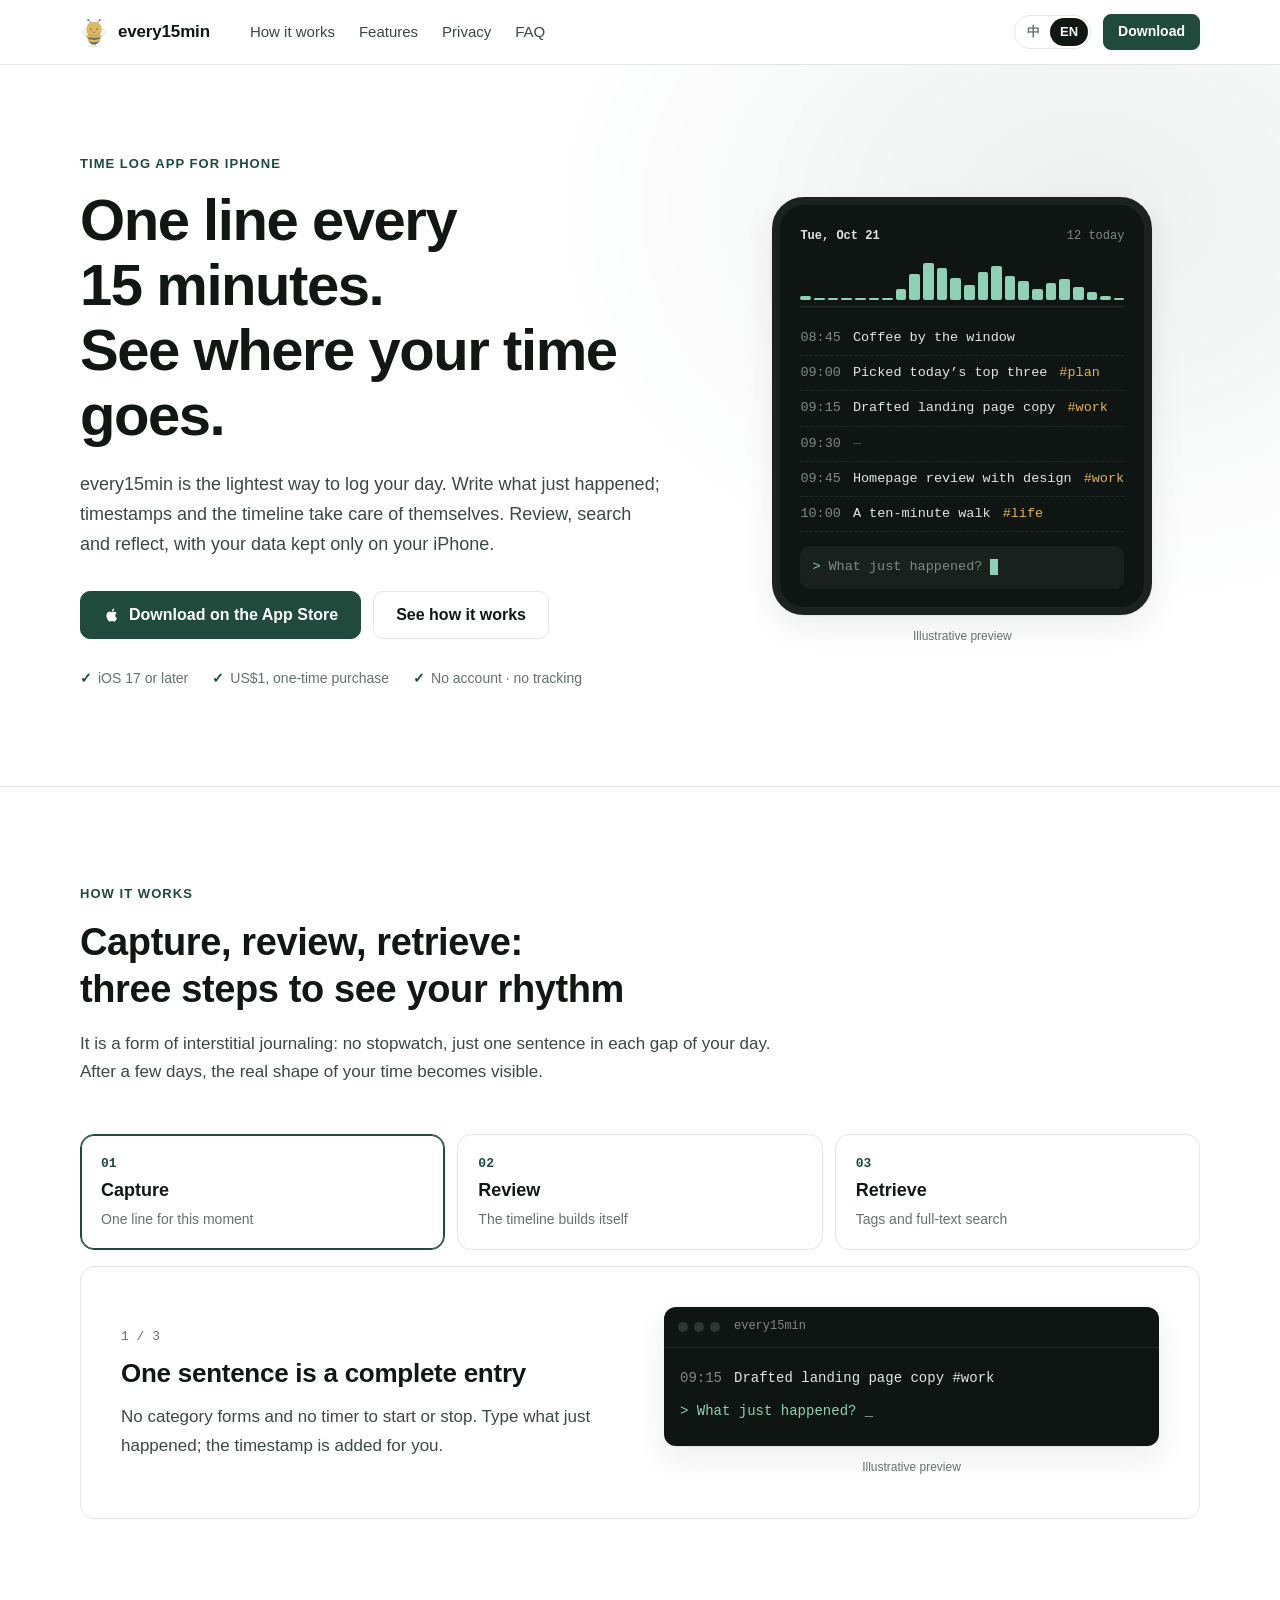
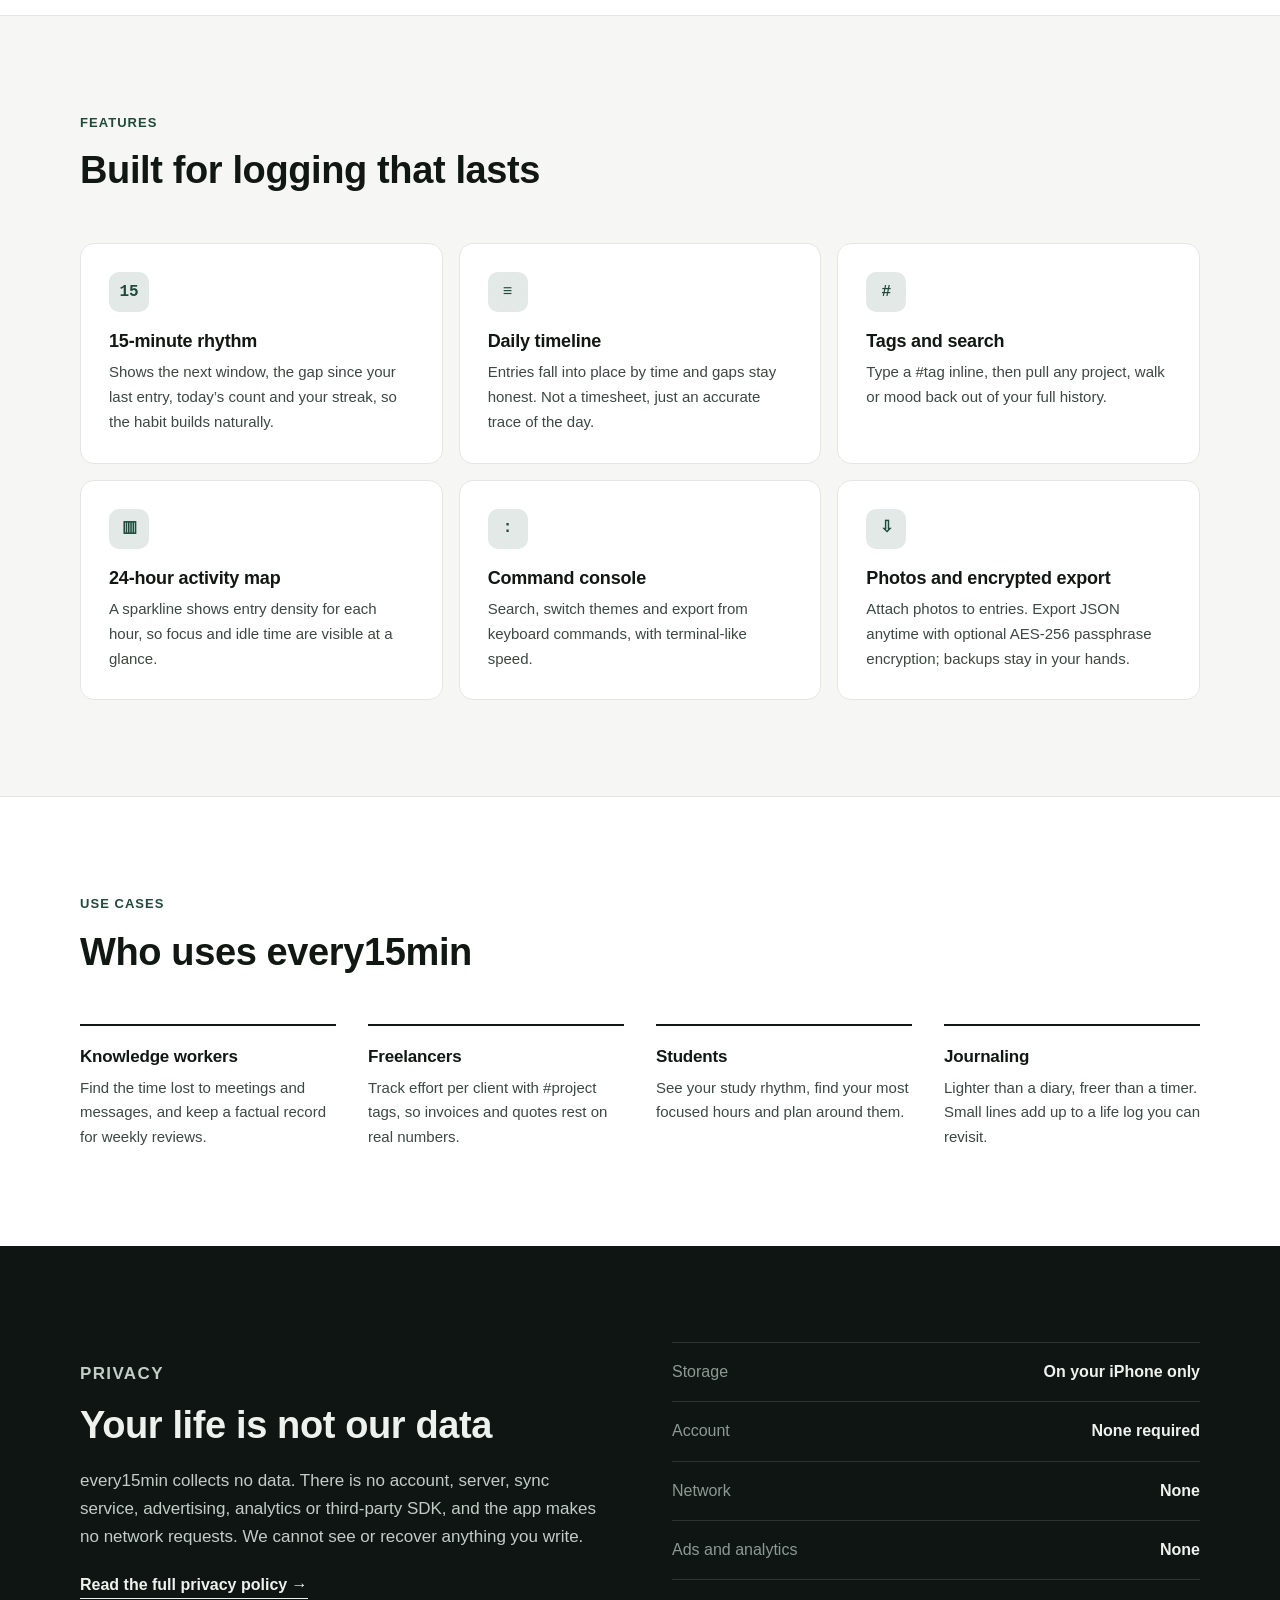
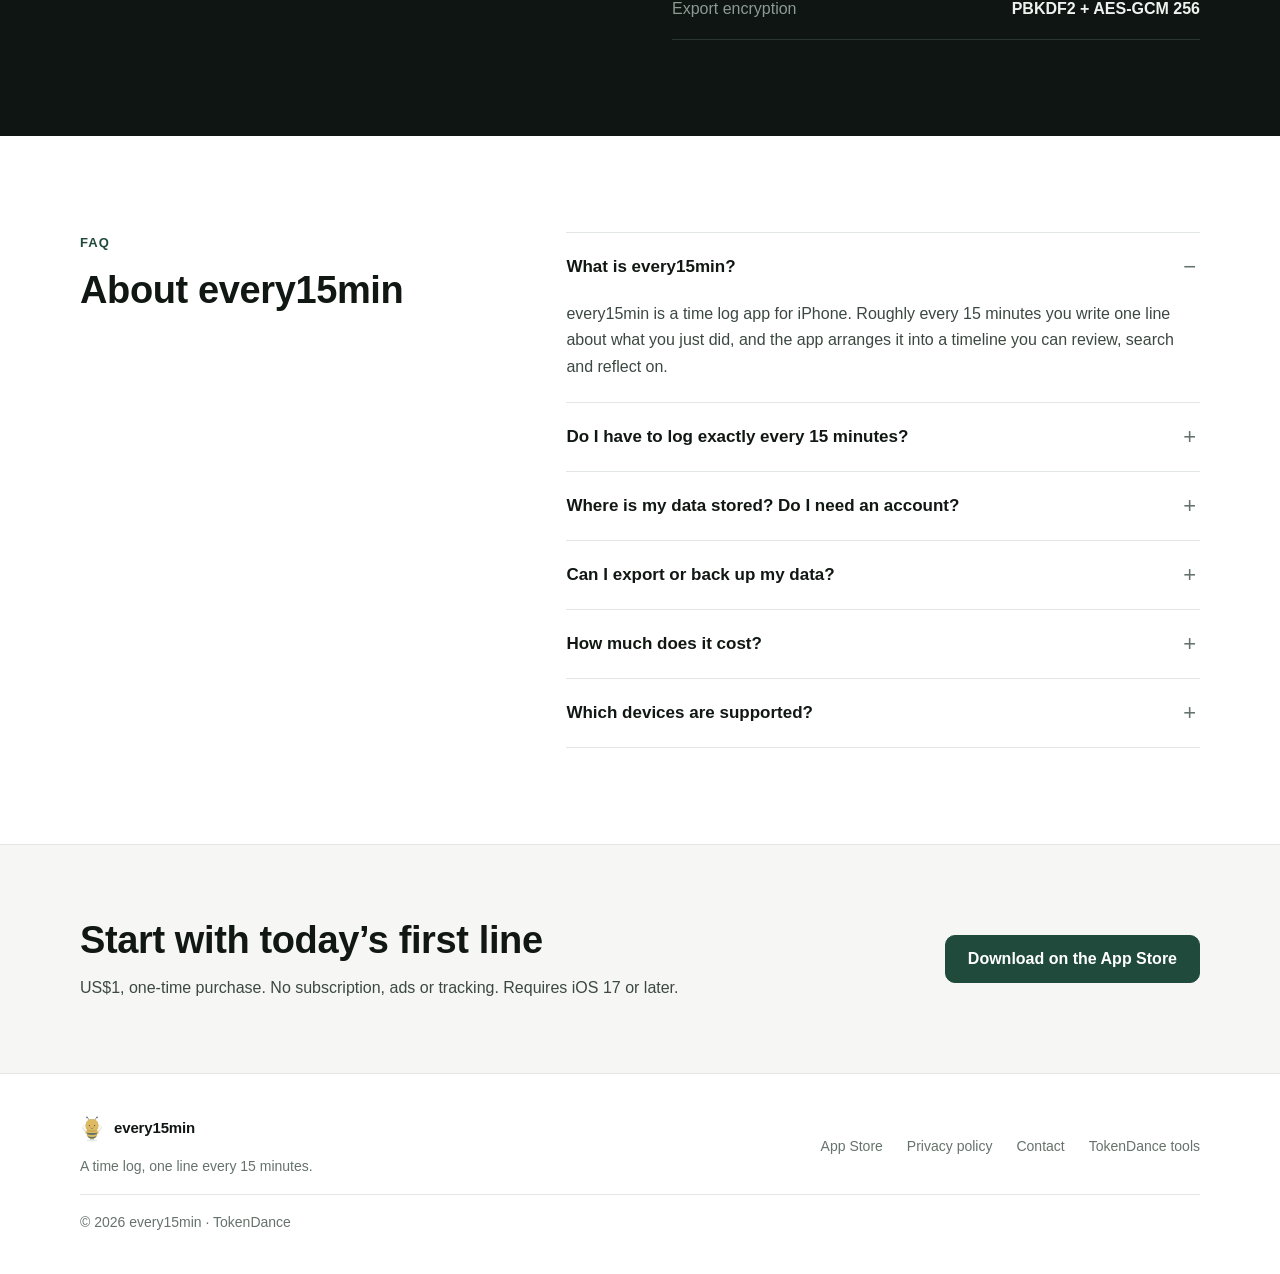
==== commit f4eca465: "Add US$1 price to page copy and MobileApplication offers Co-Authored-By: Claude Opus 5.5 (1M context" ====
--- a/index.html
+++ b/index.html
@@ -68,6 +68,13 @@
             "description": "每 15 分钟写下一行刚刚发生的事，自动生成一天的时间线、标签与 24 小时活动图谱。数据只保存在本机，无账号、无广告、无追踪。",
             "operatingSystem": "iOS 17.0 or later",
             "applicationCategory": "ProductivityApplication",
+            "offers": {
+              "@type": "Offer",
+              "price": "1.00",
+              "priceCurrency": "USD",
+              "availability": "https://schema.org/InStock",
+              "url": "https://apps.apple.com/app/id6801988119"
+            },
             "url": "https://every15min.tokendance.life/",
             "downloadUrl": "https://apps.apple.com/app/id6801988119",
             "installUrl": "https://apps.apple.com/app/id6801988119",
@@ -125,7 +132,7 @@
                 "name": "every15min 收费吗？",
                 "acceptedAnswer": {
                   "@type": "Answer",
-                  "text": "every15min 在 App Store 一次买断，没有订阅、没有广告、没有追踪。"
+                  "text": "every15min 在 App Store 一次买断，售价 1 美元（其他地区以 App Store 显示的当地价格为准），没有订阅、没有广告、没有追踪。"
                 }
               },
               {
@@ -203,7 +210,7 @@
             </div>
             <ul class="fact-list">
               <li><span data-lang="zh">iOS 17 及以上</span><span data-lang="en">iOS 17 or later</span></li>
-              <li><span data-lang="zh">一次买断，无订阅</span><span data-lang="en">One-time purchase</span></li>
+              <li><span data-lang="zh">US$1 一次买断，无订阅</span><span data-lang="en">US$1, one-time purchase</span></li>
               <li><span data-lang="zh">无账号 · 无追踪</span><span data-lang="en">No account · no tracking</span></li>
             </ul>
           </div>
@@ -434,8 +441,8 @@
             </details>
             <details>
               <summary><span data-lang="zh">every15min 收费吗？</span><span data-lang="en">How much does it cost?</span></summary>
-              <p data-lang="zh">every15min 在 App Store 一次买断，没有订阅、没有广告、没有追踪。</p>
-              <p data-lang="en">every15min is a one-time purchase on the App Store. No subscription, no ads, no tracking.</p>
+              <p data-lang="zh">every15min 在 App Store 一次买断，售价 1 美元（其他地区以 App Store 显示的当地价格为准），没有订阅、没有广告、没有追踪。</p>
+              <p data-lang="en">every15min is a one-time purchase of US$1 on the App Store (local pricing may vary by region). No subscription, no ads, no tracking.</p>
             </details>
             <details>
               <summary><span data-lang="zh">支持哪些设备？</span><span data-lang="en">Which devices are supported?</span></summary>
@@ -453,8 +460,8 @@
               <span data-lang="zh">从今天的第一行开始</span
               ><span data-lang="en">Start with today’s first line</span>
             </h2>
-            <p data-lang="zh">一次买断，没有订阅、没有广告、没有追踪。需要 iOS 17 或更高版本。</p>
-            <p data-lang="en">One-time purchase. No subscription, ads or tracking. Requires iOS 17 or later.</p>
+            <p data-lang="zh">US$1 一次买断，没有订阅、没有广告、没有追踪。需要 iOS 17 或更高版本。</p>
+            <p data-lang="en">US$1, one-time purchase. No subscription, ads or tracking. Requires iOS 17 or later.</p>
           </div>
           <a class="button" href="https://apps.apple.com/app/id6801988119"
             ><span data-lang="zh">在 App Store 下载</span
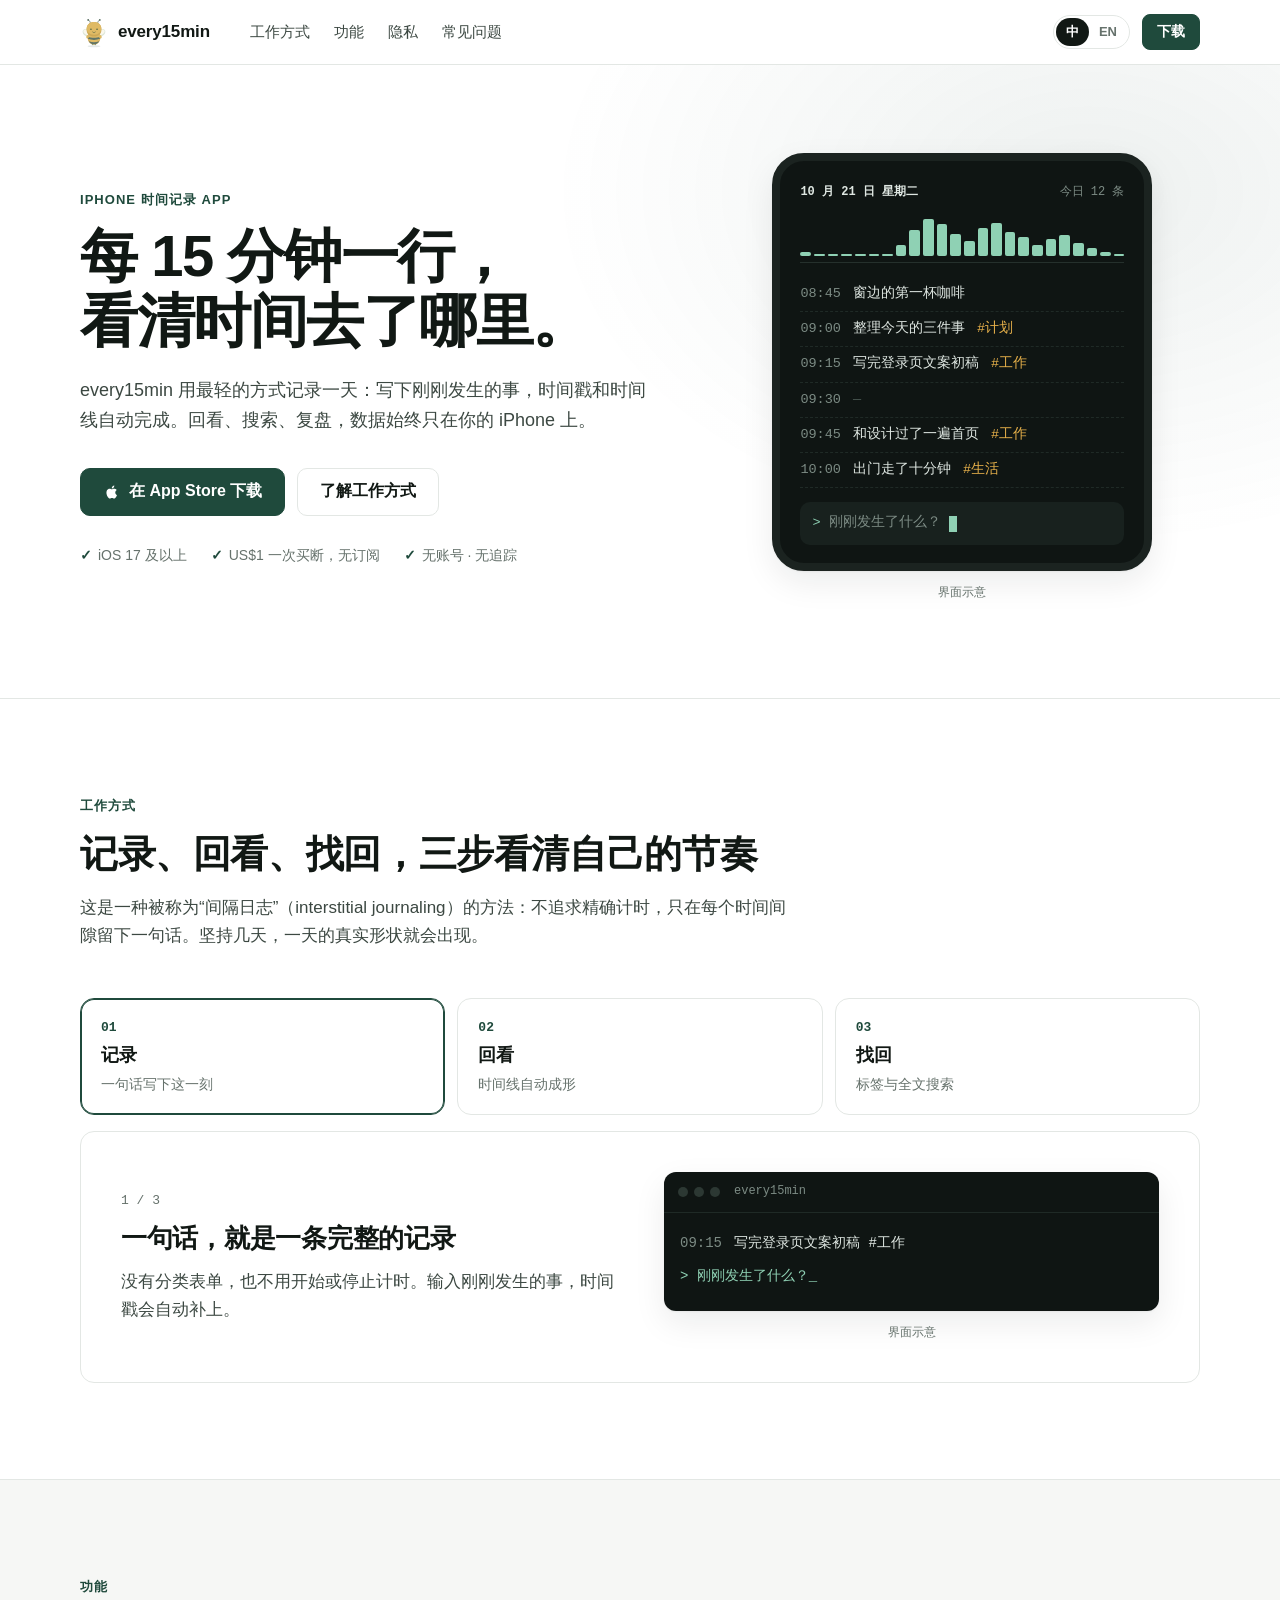
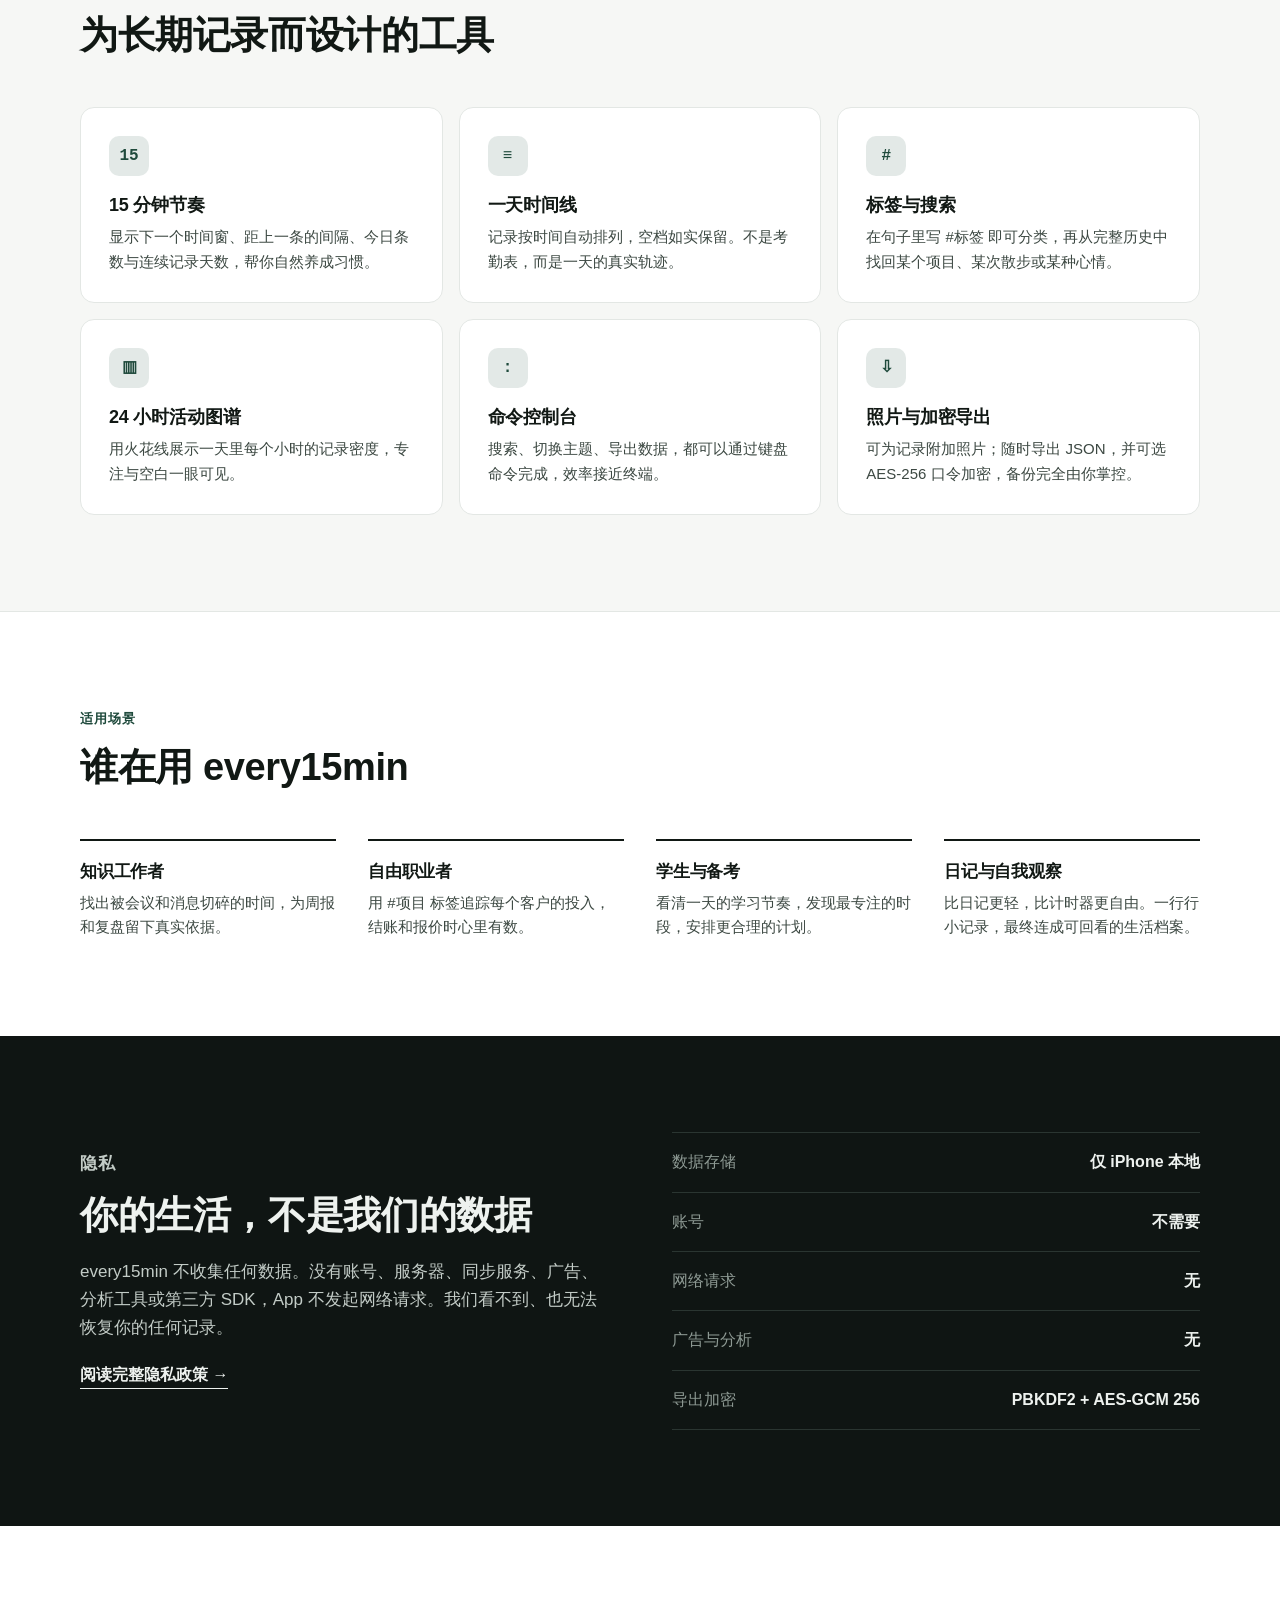
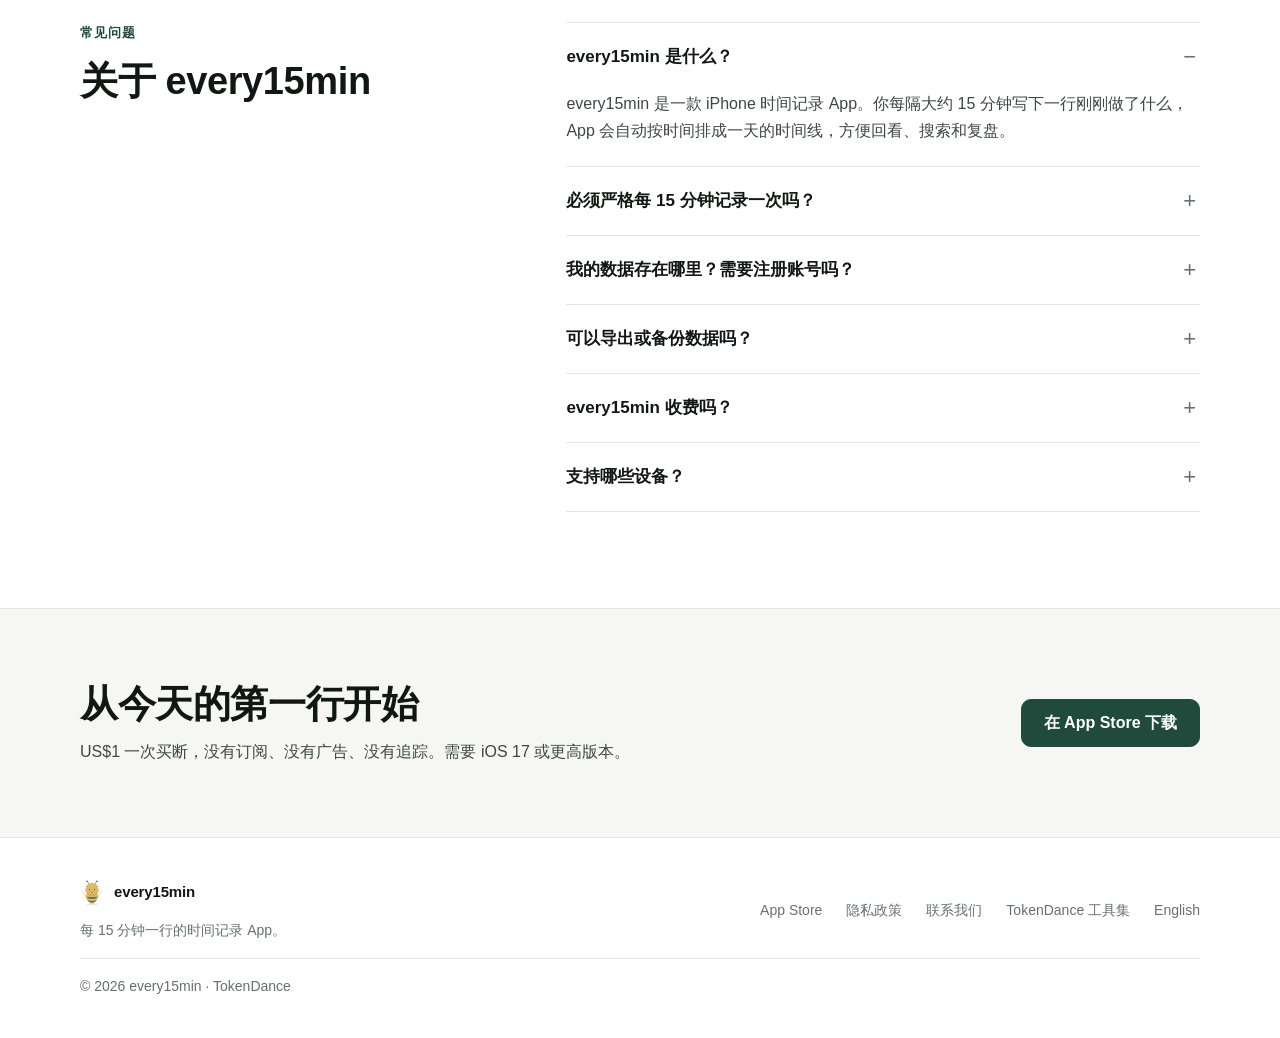
==== commit 93ba84ae: "SEO: English page with hreflang, GSC verification, IndexNow, llms.txt - en/index.html: English-only " ====
--- a/index.html
+++ b/index.html
@@ -1,5 +1,5 @@
 <!doctype html>
-<html lang="zh-Hans" data-active="zh">
+<html lang="zh-Hans" data-active="zh" data-page="zh">
   <head>
     <meta charset="utf-8" />
     <meta name="viewport" content="width=device-width,initial-scale=1" />
@@ -11,6 +11,9 @@
     <meta name="robots" content="index,follow,max-image-preview:large" />
     <meta name="author" content="TokenDance" />
     <link rel="canonical" href="https://every15min.tokendance.life/" />
+    <link rel="alternate" hreflang="zh-Hans" href="https://every15min.tokendance.life/" />
+    <link rel="alternate" hreflang="en" href="https://every15min.tokendance.life/en/" />
+    <link rel="alternate" hreflang="x-default" href="https://every15min.tokendance.life/en/" />
     <meta name="theme-color" content="#ffffff" media="(prefers-color-scheme: light)" />
     <meta name="theme-color" content="#0f1513" media="(prefers-color-scheme: dark)" />
     <meta name="apple-itunes-app" content="app-id=6801988119" />
@@ -169,8 +172,8 @@
         </nav>
         <div class="header-actions">
           <div class="langbar" role="group" aria-label="Language">
-            <button type="button" data-set-lang="zh" aria-label="切换为中文" aria-pressed="true">中</button
-            ><button type="button" data-set-lang="en" aria-label="Switch to English" aria-pressed="false">EN</button>
+            <button type="button" data-set-lang="zh" data-href="/" aria-label="切换为中文" aria-pressed="true">中</button
+            ><button type="button" data-set-lang="en" data-href="/en/" aria-label="Switch to English" aria-pressed="false">EN</button>
           </div>
           <a class="button button-small" href="https://apps.apple.com/app/id6801988119"
             ><span data-lang="zh">下载</span><span data-lang="en">Download</span></a
@@ -485,6 +488,7 @@
           <a href="privacy.html"><span data-lang="zh">隐私政策</span><span data-lang="en">Privacy policy</span></a>
           <a href="mailto:tonybingpoon@gmail.com"><span data-lang="zh">联系我们</span><span data-lang="en">Contact</span></a>
           <a href="https://tokendance.life/"><span data-lang="zh">TokenDance 工具集</span><span data-lang="en">TokenDance tools</span></a>
+          <a href="/en/" hreflang="en" lang="en">English</a>
         </nav>
         <p class="copyright">© 2026 every15min · TokenDance</p>
       </div>
